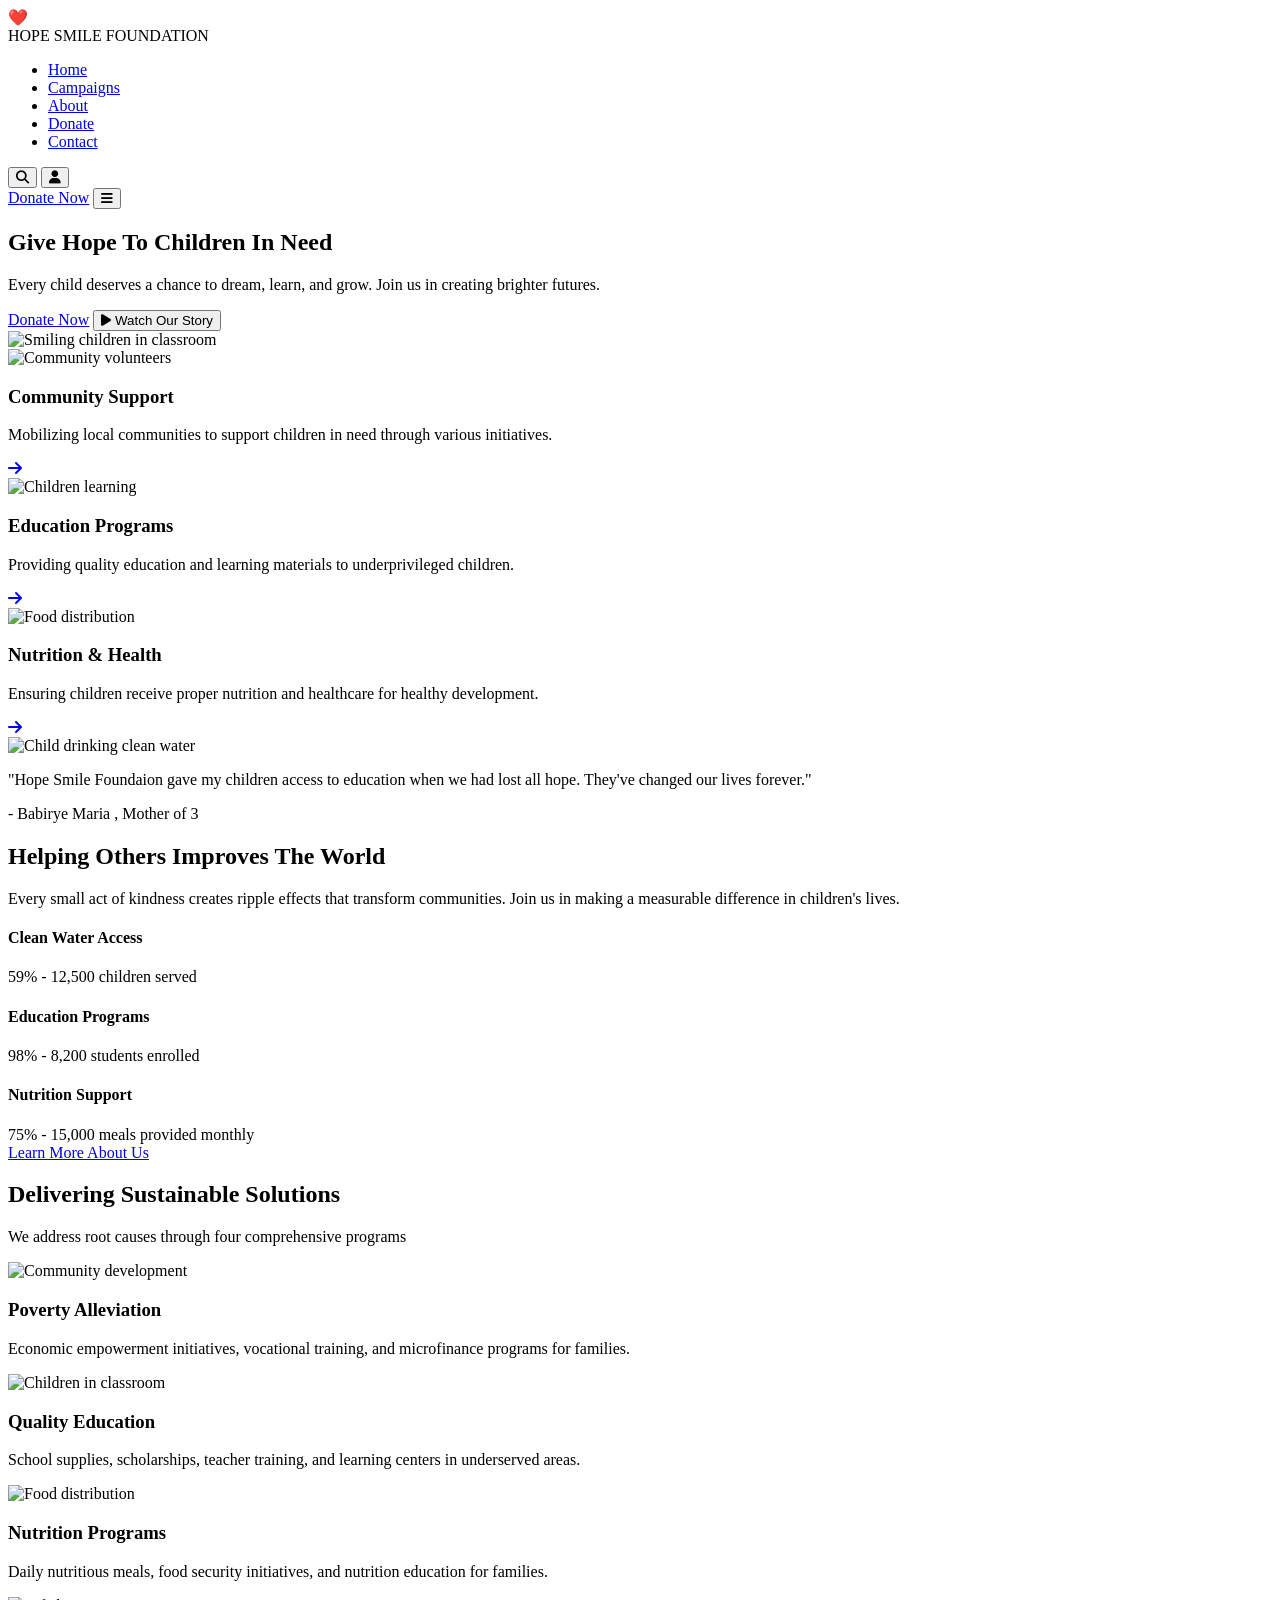
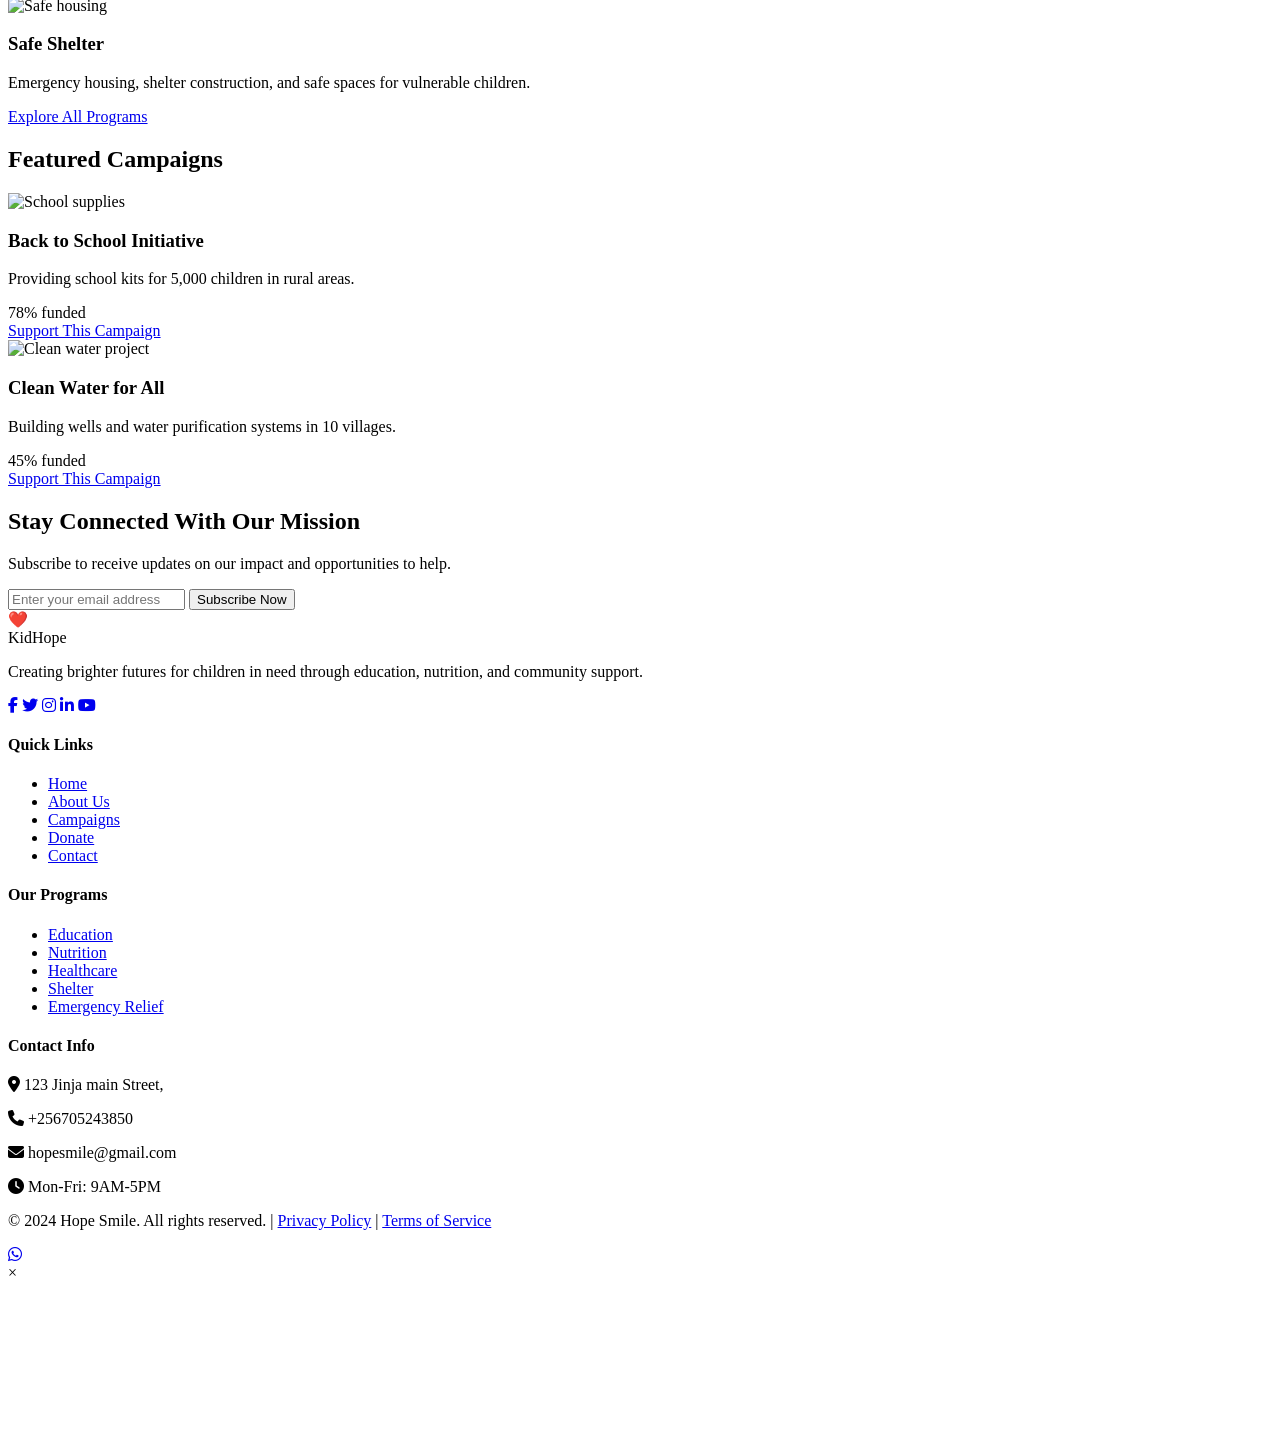
==== index.html @ 7cd72a63 "first commit" ====
<!DOCTYPE html>
<html lang="en">

<head>
    <meta charset="UTF-8">
    <meta name="viewport" content="width=device-width, initial-scale=1.0">
    <title>Hope Smile Foundation - Charity Organisation</title>
    <!-- Single CSS file for now -->
    <link rel="stylesheet" href="CSS/main.css">
    <!-- Fonts -->
    <link
        href="https://fonts.googleapis.com/css2?family=Playfair+Display:wght@700&family=Inter:wght@400;500;600&display=swap"
        rel="stylesheet">
    <!-- Font Awesome -->
    <link rel="stylesheet" href="https://cdnjs.cloudflare.com/ajax/libs/font-awesome/6.4.0/css/all.min.css">
</head>

<body>
    <!-- Loading Screen -->
    <div class="loading-screen">
        <div class="loading-spinner"></div>
    </div>

    <!-- Header -->
    <header class="main-header">
        <div class="container">
            <div class="logo">
                <div class="logo-icon">❤️</div>
                <span>HOPE SMILE FOUNDATION</span>
            </div>
            <nav class="main-nav">
                <ul>
                    <li><a href="index.html" class="active">Home</a></li>
                    <li><a href="campaigns.html">Campaigns</a></li>
                    <li><a href="about.html">About</a></li>
                    <li><a href="donate.html">Donate</a></li>
                    <li><a href="contact.html">Contact</a></li>
                </ul>
                <div class="nav-icons">
                    <button class="search-btn"><i class="fas fa-search"></i></button>
                    <button class="profile-btn"><i class="fas fa-user"></i></button>
                </div>
            </nav>
            <a href="donate.html" class="donate-btn primary-cta">Donate Now</a>
            <button class="mobile-menu-toggle"><i class="fas fa-bars"></i></button>
        </div>
    </header>

    <!-- Hero Section -->
    <section class="hero">
        <div class="hero-left">
            <!-- <span class="label">Non-profit Charity</span> -->
            <h1>Give Hope To Children In Need</h1>
            <p>Every child deserves a chance to dream, learn, and grow. Join us in creating brighter futures.</p>
            <div class="hero-cta">
                <a href="donate.html" class="primary-cta">Donate Now</a>
                <button class="secondary-cta video-btn">
                    <i class="fas fa-play"></i> Watch Our Story
                </button>
            </div>
        </div>
        <div class="hero-right">
            <div class="hero-image">
                <img src="https://images.unsplash.com/photo-1532629345422-7515f3d16bb6?ixlib=rb-4.0.3&ixid=M3wxMjA3fDB8MHxwaG90by1wYWdlfHx8fGVufDB8fHx8fA%3D%3D&auto=format&fit=crop&w=1470&q=80"
                    alt="Smiling children in classroom">
                <div class="yellow-decoration"></div>
            </div>
        </div>
    </section>

    <!-- Feature Cards -->
    <section class="feature-cards">
        <div class="container">
            <div class="card">
                <div class="card-image">
                    <img src="https://images.unsplash.com/photo-1557426272-fc759fdf7a8d?ixlib=rb-4.0.3&ixid=M3wxMjA3fDB8MHxwaG90by1wYWdlfHx8fGVufDB8fHx8fA%3D%3D&auto=format&fit=crop&w=1470&q=80"
                        alt="Community volunteers">
                </div>
                <h3>Community Support</h3>
                <p>Mobilizing local communities to support children in need through various initiatives.</p>
                <a href="#" class="card-link"><i class="fas fa-arrow-right"></i></a>
            </div>
            <div class="card">
                <div class="card-image">
                    <img src="https://images.unsplash.com/photo-1523580494863-6f3031224c94?ixlib=rb-4.0.3&ixid=M3wxMjA3fDB8MHxwaG90by1wYWdlfHx8fGVufDB8fHx8fA%3D%3D&auto=format&fit=crop&w=1470&q=80"
                        alt="Children learning">
                </div>
                <h3>Education Programs</h3>
                <p>Providing quality education and learning materials to underprivileged children.</p>
                <a href="#" class="card-link"><i class="fas fa-arrow-right"></i></a>
            </div>
            <div class="card">
                <div class="card-image">
                    <img src="https://images.unsplash.com/photo-1529156069898-49953e39b3ac?ixlib=rb-4.0.3&ixid=M3wxMjA3fDB8MHxwaG90by1wYWdlfHx8fGVufDB8fHx8fA%3D%3D&auto=format&fit=crop&w=1332&q=80"
                        alt="Food distribution">
                </div>
                <h3>Nutrition & Health</h3>
                <p>Ensuring children receive proper nutrition and healthcare for healthy development.</p>
                <a href="#" class="card-link"><i class="fas fa-arrow-right"></i></a>
            </div>
        </div>
    </section>

    <!-- Partners -->
    <!-- <section class="partners">
        <div class="container">
            <h2>Our Trusted Partners</h2>
            <div class="partner-logos">
                <img src="https://images.unsplash.com/photo-1614680376573-df3480f0c6ff?ixlib=rb-4.0.3&ixid=M3wxMjA3fDB8MHxwaG90by1wYWdlfHx8fGVufDB8fHx8fA%3D%3D&auto=format&fit=crop&w=1074&q=80"
                    alt="UNICEF">
                <img src="https://images.unsplash.com/photo-1560472354-b33ff0c44a43?ixlib=rb-4.0.3&ixid=M3wxMjA3fDB8MHxwaG90by1wYWdlfHx8fGVufDB8fHx8fA%3D%3D&auto=format&fit=crop&w=1100&q=80"
                    alt="Red Cross">
                <img src="https://images.unsplash.com/photo-1573804633927-bfcbcd909acd?ixlib=rb-4.0.3&ixid=M3wxMjA3fDB8MHxwaG90by1wYWdlfHx8fGVufDB8fHx8fA%3D%3D&auto=format&fit=crop&w=1127&q=80"
                    alt="WHO">
                <img src="https://images.unsplash.com/photo-1551836026-d5c2c5af78e4?ixlib=rb-4.0.3&ixid=M3wxMjA3fDB8MHxwaG90by1wYWdlfHx8fGVufDB8fHx8fA%3D%3D&auto=format&fit=crop&w=1170&q=80"
                    alt="Save the Children">
                <img src="https://images.unsplash.com/photo-1560264280-88b68371db39?ixlib=rb-4.0.3&ixid=M3wxMjA3fDB8MHxwaG90by1wYWdlfHx8fGVufDB8fHx8fA%3D%3D&auto=format&fit=crop&w=1170&q=80"
                    alt="World Vision">
            </div>
        </div>
    </section> -->

    <!-- Impact Section -->
    <section class="impact">
        <div class="container">
            <div class="impact-left">
                <img src="https://images.unsplash.com/photo-1558618666-fcd25c85cd64?ixlib=rb-4.0.3&ixid=M3wxMjA3fDB8MHxwaG90by1wYWdlfHx8fGVufDB8fHx8fA%3D%3D&auto=format&fit=crop&w=1074&q=80"
                    alt="Child drinking clean water">
                <div class="testimonial-card">
                    <p>"Hope Smile Foundaion gave my children access to education when we had lost all hope. They've
                        changed our
                        lives forever."</p>
                    <span class="author">- Babirye Maria , Mother of 3</span>
                </div>
            </div>
            <div class="impact-right">
                <h2>Helping Others Improves The World</h2>
                <p>Every small act of kindness creates ripple effects that transform communities. Join us in making a
                    measurable difference in children's lives.</p>
                <div class="progress-container">
                    <div class="progress-item">
                        <h4>Clean Water Access</h4>
                        <div class="progress-bar">
                            <div class="progress-fill" data-percentage="59"></div>
                        </div>
                        <span class="percentage">59% - 12,500 children served</span>
                    </div>
                    <div class="progress-item">
                        <h4>Education Programs</h4>
                        <div class="progress-bar">
                            <div class="progress-fill" data-percentage="98"></div>
                        </div>
                        <span class="percentage">98% - 8,200 students enrolled</span>
                    </div>
                    <div class="progress-item">
                        <h4>Nutrition Support</h4>
                        <div class="progress-bar">
                            <div class="progress-fill" data-percentage="75"></div>
                        </div>
                        <span class="percentage">75% - 15,000 meals provided monthly</span>
                    </div>
                </div>
                <a href="about.html" class="cta-btn">Learn More About Us</a>
            </div>
        </div>
    </section>

    <!-- Solutions Section -->
    <section class="solutions">
        <div class="container">
            <div class="solutions-header">
                <h2>Delivering Sustainable Solutions</h2>
                <p>We address root causes through four comprehensive programs</p>
            </div>
            <div class="solution-cards">
                <div class="solution-card">
                    <img src="https://images.unsplash.com/photo-1548013146-72479768bada?ixlib=rb-4.0.3&ixid=M3wxMjA3fDB8MHxwaG90by1wYWdlfHx8fGVufDB8fHx8fA%3D%3D&auto=format&fit=crop&w=1170&q=80"
                        alt="Community development">
                    <h3>Poverty Alleviation</h3>
                    <p>Economic empowerment initiatives, vocational training, and microfinance programs for families.
                    </p>
                </div>
                <div class="solution-card">
                    <img src="https://images.unsplash.com/photo-1503676260728-1c00da094a0b?ixlib=rb-4.0.3&ixid=M3wxMjA3fDB8MHxwaG90by1wYWdlfHx8fGVufDB8fHx8fA%3D%3D&auto=format&fit=crop&w=1122&q=80"
                        alt="Children in classroom">
                    <h3>Quality Education</h3>
                    <p>School supplies, scholarships, teacher training, and learning centers in underserved areas.</p>
                </div>
                <div class="solution-card">
                    <img src="https://images.unsplash.com/photo-1512621776951-a57141f2eefd?ixlib=rb-4.0.3&ixid=M3wxMjA3fDB8MHxwaG90by1wYWdlfHx8fGVufDB8fHx8fA%3D%3D&auto=format&fit=crop&w=1170&q=80"
                        alt="Food distribution">
                    <h3>Nutrition Programs</h3>
                    <p>Daily nutritious meals, food security initiatives, and nutrition education for families.</p>
                </div>
                <div class="solution-card">
                    <img src="https://images.unsplash.com/photo-1560448204-e02f11c3d0e2?ixlib=rb-4.0.3&ixid=M3wxMjA3fDB8MHxwaG90by1wYWdlfHx8fGVufDB8fHx8fA%3D%3D&auto=format&fit=crop&w=1170&q=80"
                        alt="Safe housing">
                    <h3>Safe Shelter</h3>
                    <p>Emergency housing, shelter construction, and safe spaces for vulnerable children.</p>
                </div>
            </div>
            <a href="campaigns.html" class="explore-btn">Explore All Programs</a>
        </div>
    </section>

    <!-- Campaigns Preview -->
    <section class="campaigns-preview">
        <div class="container">
            <h2>Featured Campaigns</h2>
            <div class="campaigns-grid">
                <div class="campaign-card">
                    <img src="https://images.unsplash.com/photo-1532012197267-da84d127e765?ixlib=rb-4.0.3&ixid=M3wxMjA3fDB8MHxwaG90by1wYWdlfHx8fGVufDB8fHx8fA%3D%3D&auto=format&fit=crop&w=1074&q=80"
                        alt="School supplies">
                    <h3>Back to School Initiative</h3>
                    <p>Providing school kits for 5,000 children in rural areas.</p>
                    <div class="campaign-progress">
                        <div class="progress-bar">
                            <div class="progress-fill" data-percentage="78"></div>
                        </div>
                        <span>78% funded</span>
                    </div>
                    <a href="campaigns.html" class="campaign-btn">Support This Campaign</a>
                </div>
                <div class="campaign-card">
                    <img src="https://images.unsplash.com/photo-1577896851231-70ef18881754?ixlib=rb-4.0.3&ixid=M3wxMjA3fDB8MHxwaG90by1wYWdlfHx8fGVufDB8fHx8fA%3D%3D&auto=format&fit=crop&w=1170&q=80"
                        alt="Clean water project">
                    <h3>Clean Water for All</h3>
                    <p>Building wells and water purification systems in 10 villages.</p>
                    <div class="campaign-progress">
                        <div class="progress-bar">
                            <div class="progress-fill" data-percentage="45"></div>
                        </div>
                        <span>45% funded</span>
                    </div>
                    <a href="campaigns.html" class="campaign-btn">Support This Campaign</a>
                </div>
            </div>
        </div>
    </section>

    <!-- Newsletter -->
    <section class="newsletter">
        <div class="container">
            <h2>Stay Connected With Our Mission</h2>
            <p>Subscribe to receive updates on our impact and opportunities to help.</p>
            <form id="newsletter-form" class="newsletter-form">
                <input type="email" placeholder="Enter your email address" required>
                <button type="submit">Subscribe Now</button>
            </form>
        </div>
    </section>

    <!-- Footer -->
    <footer class="main-footer">
        <div class="container">
            <div class="footer-grid">
                <div class="footer-col">
                    <div class="logo">
                        <div class="logo-icon">❤️</div>
                        <span>KidHope</span>
                    </div>
                    <p>Creating brighter futures for children in need through education, nutrition, and community
                        support.</p>
                    <div class="social-icons">
                        <a href="#"><i class="fab fa-facebook-f"></i></a>
                        <a href="#"><i class="fab fa-twitter"></i></a>
                        <a href="#"><i class="fab fa-instagram"></i></a>
                        <a href="#"><i class="fab fa-linkedin-in"></i></a>
                        <a href="#"><i class="fab fa-youtube"></i></a>
                    </div>
                </div>
                <div class="footer-col">
                    <h4>Quick Links</h4>
                    <ul>
                        <li><a href="index.html">Home</a></li>
                        <li><a href="about.html">About Us</a></li>
                        <li><a href="campaigns.html">Campaigns</a></li>
                        <li><a href="donate.html">Donate</a></li>
                        <li><a href="contact.html">Contact</a></li>
                    </ul>
                </div>
                <div class="footer-col">
                    <h4>Our Programs</h4>
                    <ul>
                        <li><a href="#">Education</a></li>
                        <li><a href="#">Nutrition</a></li>
                        <li><a href="#">Healthcare</a></li>
                        <li><a href="#">Shelter</a></li>
                        <li><a href="#">Emergency Relief</a></li>
                    </ul>
                </div>
                <div class="footer-col">
                    <h4>Contact Info</h4>
                    <p><i class="fas fa-map-marker-alt"></i> 123 Jinja main Street,</p>
                    <p><i class="fas fa-phone"></i> +256705243850</p>
                    <p><i class="fas fa-envelope"></i> hopesmile@gmail.com</p>
                    <p><i class="fas fa-clock"></i> Mon-Fri: 9AM-5PM</p>
                </div>
            </div>
            <div class="footer-bottom">
                <p>&copy; 2024 Hope Smile. All rights reserved. | <a href="#">Privacy Policy</a> | <a href="#">Terms of
                        Service</a></p>
            </div>
        </div>
    </footer>

    <!-- Floating WhatsApp Button -->
    <div class="whatsapp-floating">
        <a href="https://wa.me/705243850" target="_blank">
            <i class="fab fa-whatsapp"></i>
        </a>
    </div>

    <!-- Video Modal -->
    <div id="videoModal" class="modal">
        <div class="modal-content">
            <span class="modal-close">&times;</span>
            <div class="video-container">
                <iframe src="https://www.youtube.com/embed/dQw4w9WgXcQ" title="Our Story" frameborder="0"
                    allowfullscreen></iframe>
            </div>
        </div>
    </div>

    <!-- Basic JavaScript -->
    <script>
        // Remove loading screen after page loads
        window.addEventListener('load', function () {
            const loadingScreen = document.querySelector('.loading-screen');
            if (loadingScreen) {
                loadingScreen.style.display = 'none';
            }

            // Animate progress bars
            const progressFills = document.querySelectorAll('.progress-fill');
            progressFills.forEach(fill => {
                const percentage = fill.getAttribute('data-percentage');
                fill.style.width = `${percentage}%`;
            });

            // Mobile menu toggle
            const mobileToggle = document.querySelector('.mobile-menu-toggle');
            const mainNav = document.querySelector('.main-nav');

            if (mobileToggle && mainNav) {
                mobileToggle.addEventListener('click', function () {
                    mainNav.classList.toggle('active');
                });
            }

            // Video modal
            const videoBtn = document.querySelector('.video-btn');
            const videoModal = document.getElementById('videoModal');
            const modalClose = document.querySelector('.modal-close');

            if (videoBtn && videoModal && modalClose) {
                videoBtn.addEventListener('click', function () {
                    videoModal.style.display = 'flex';
                });

                modalClose.addEventListener('click', function () {
                    videoModal.style.display = 'none';
                });

                // Close modal when clicking outside
                videoModal.addEventListener('click', function (e) {
                    if (e.target === videoModal) {
                        videoModal.style.display = 'none';
                    }
                });
            }
        });
    </script>
</body>

</html>
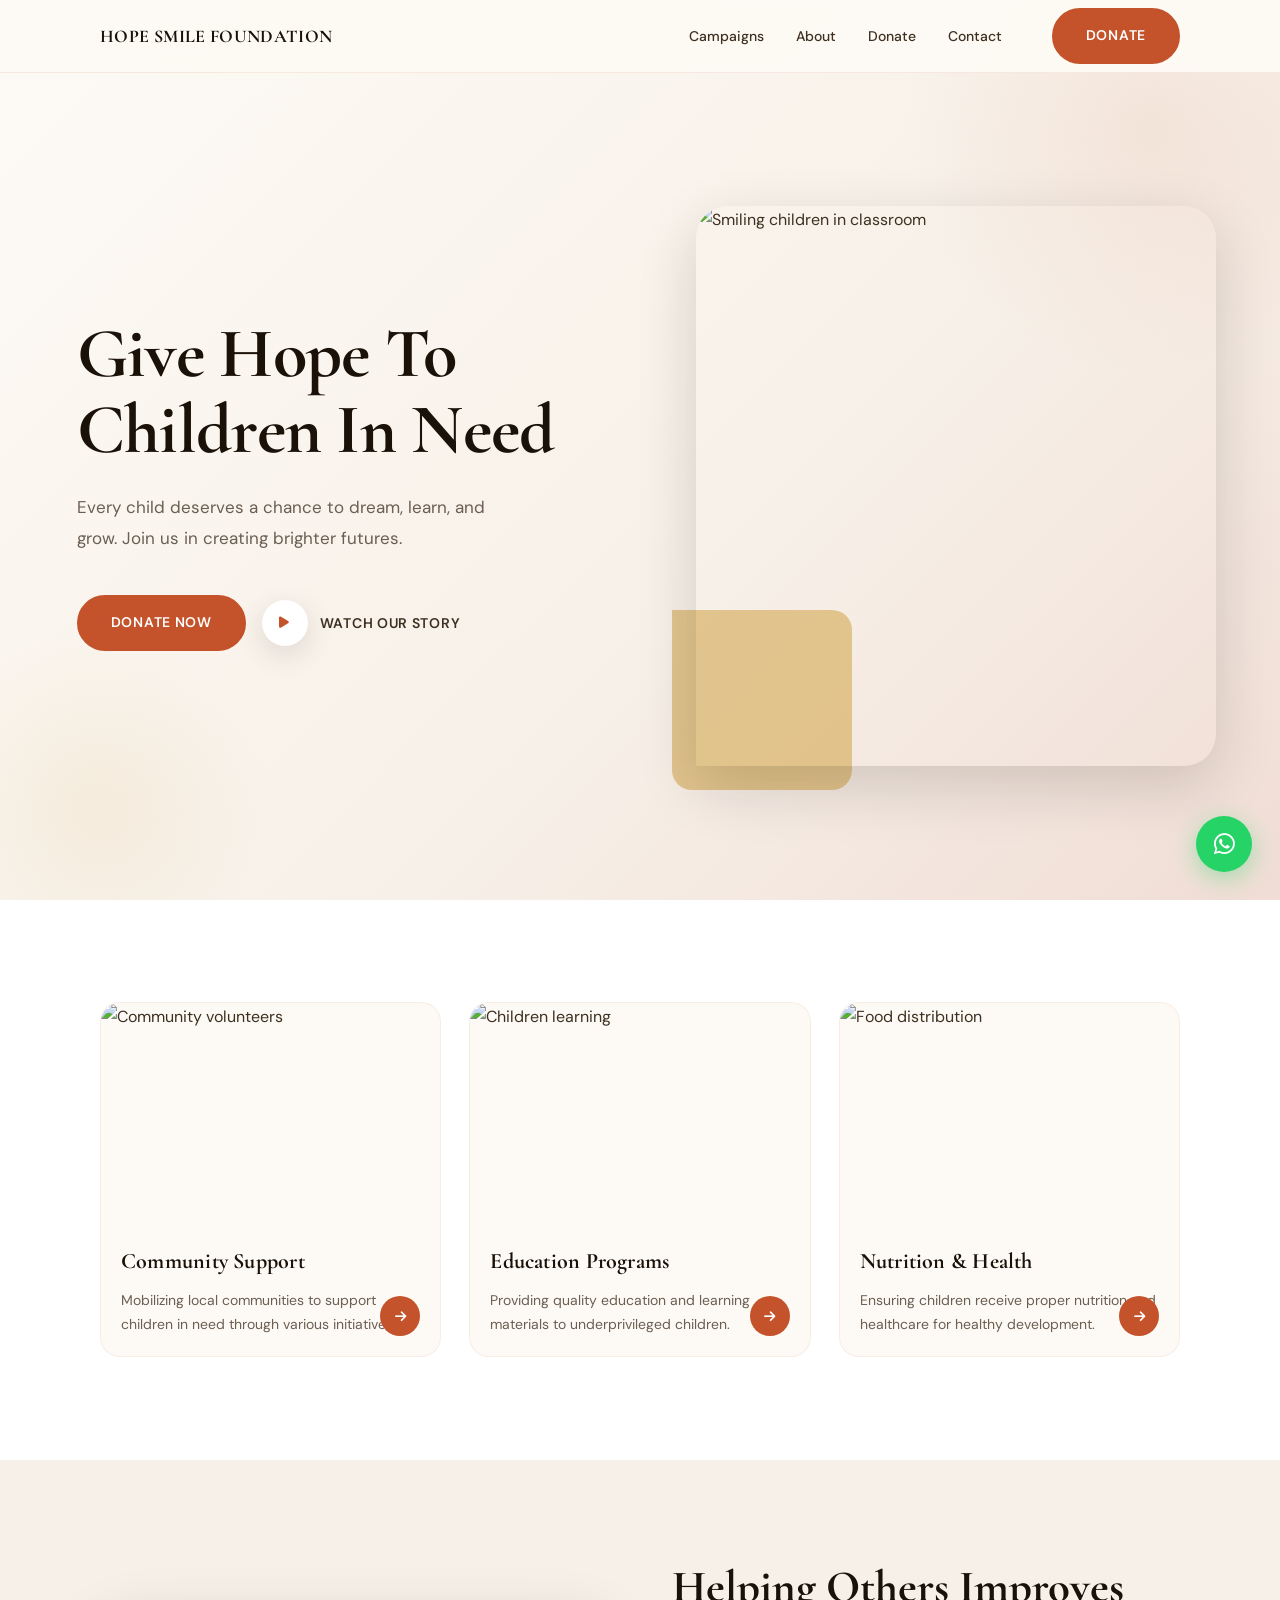
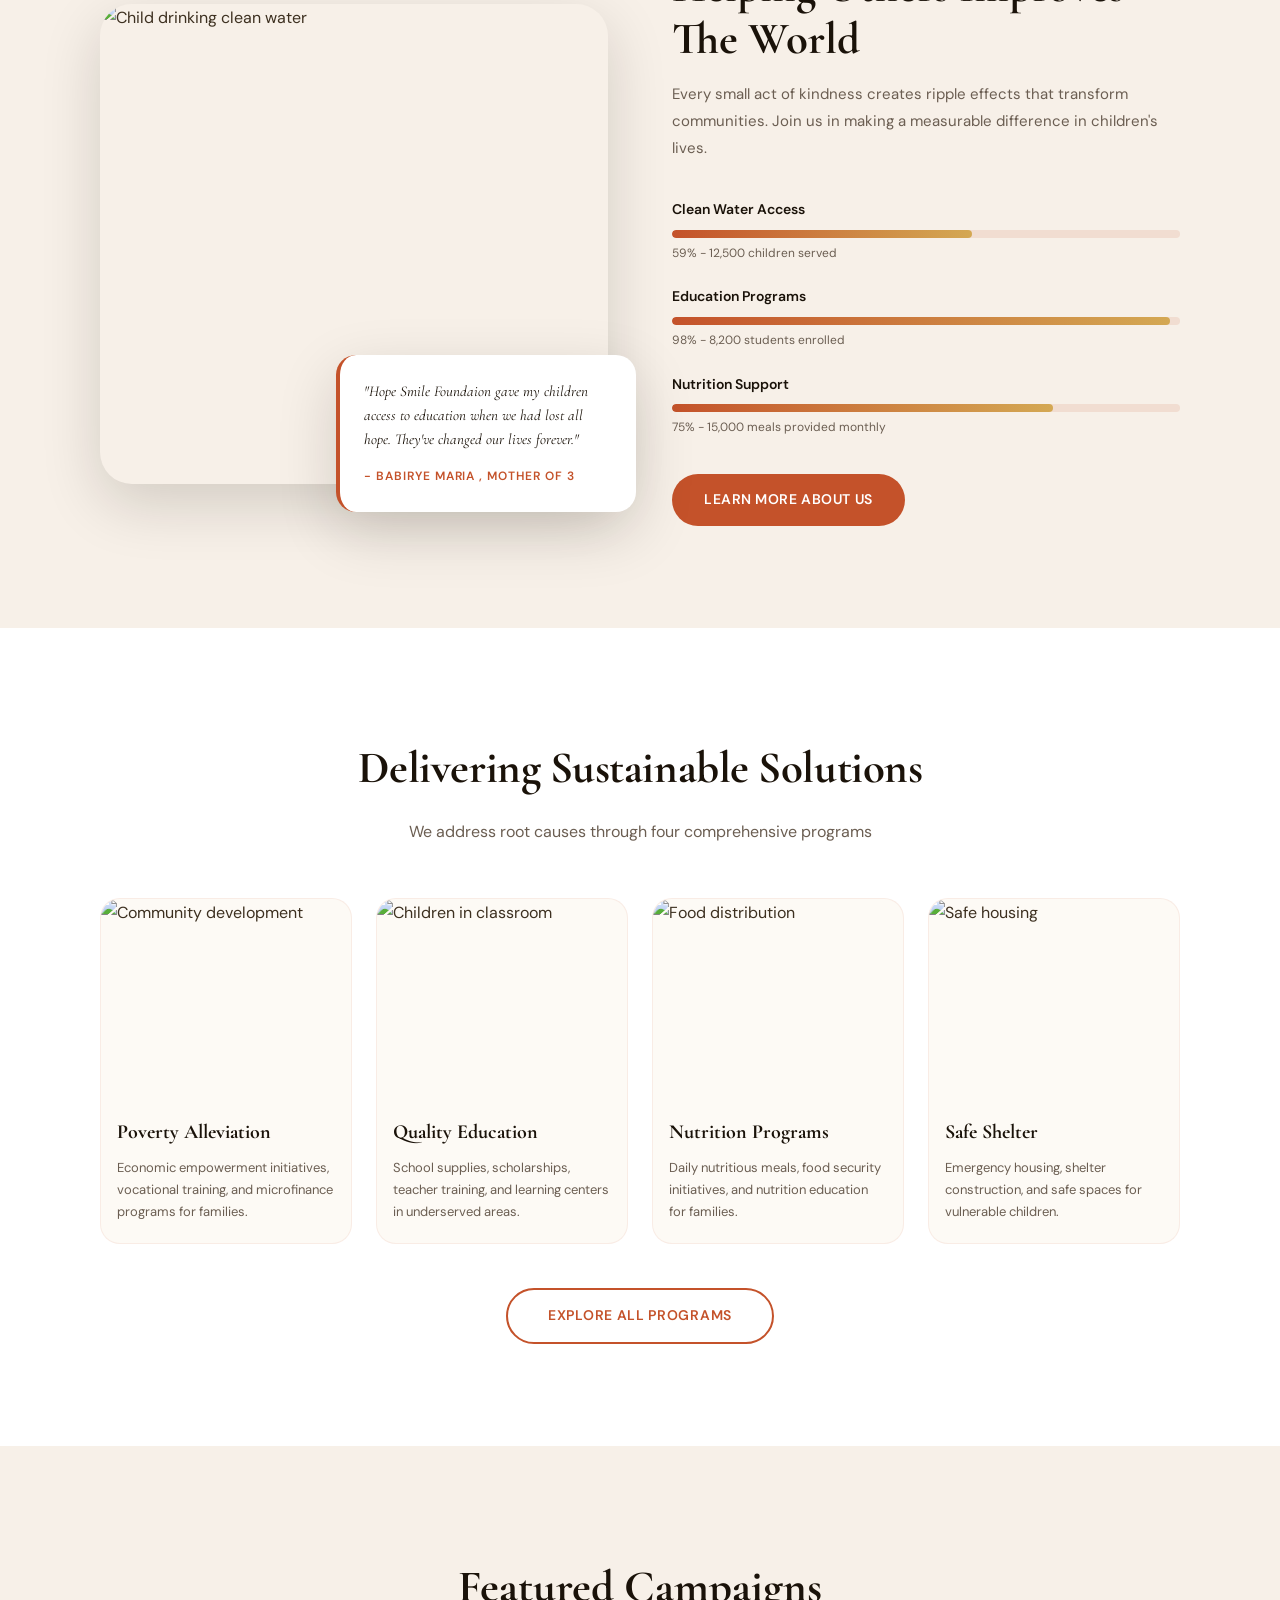
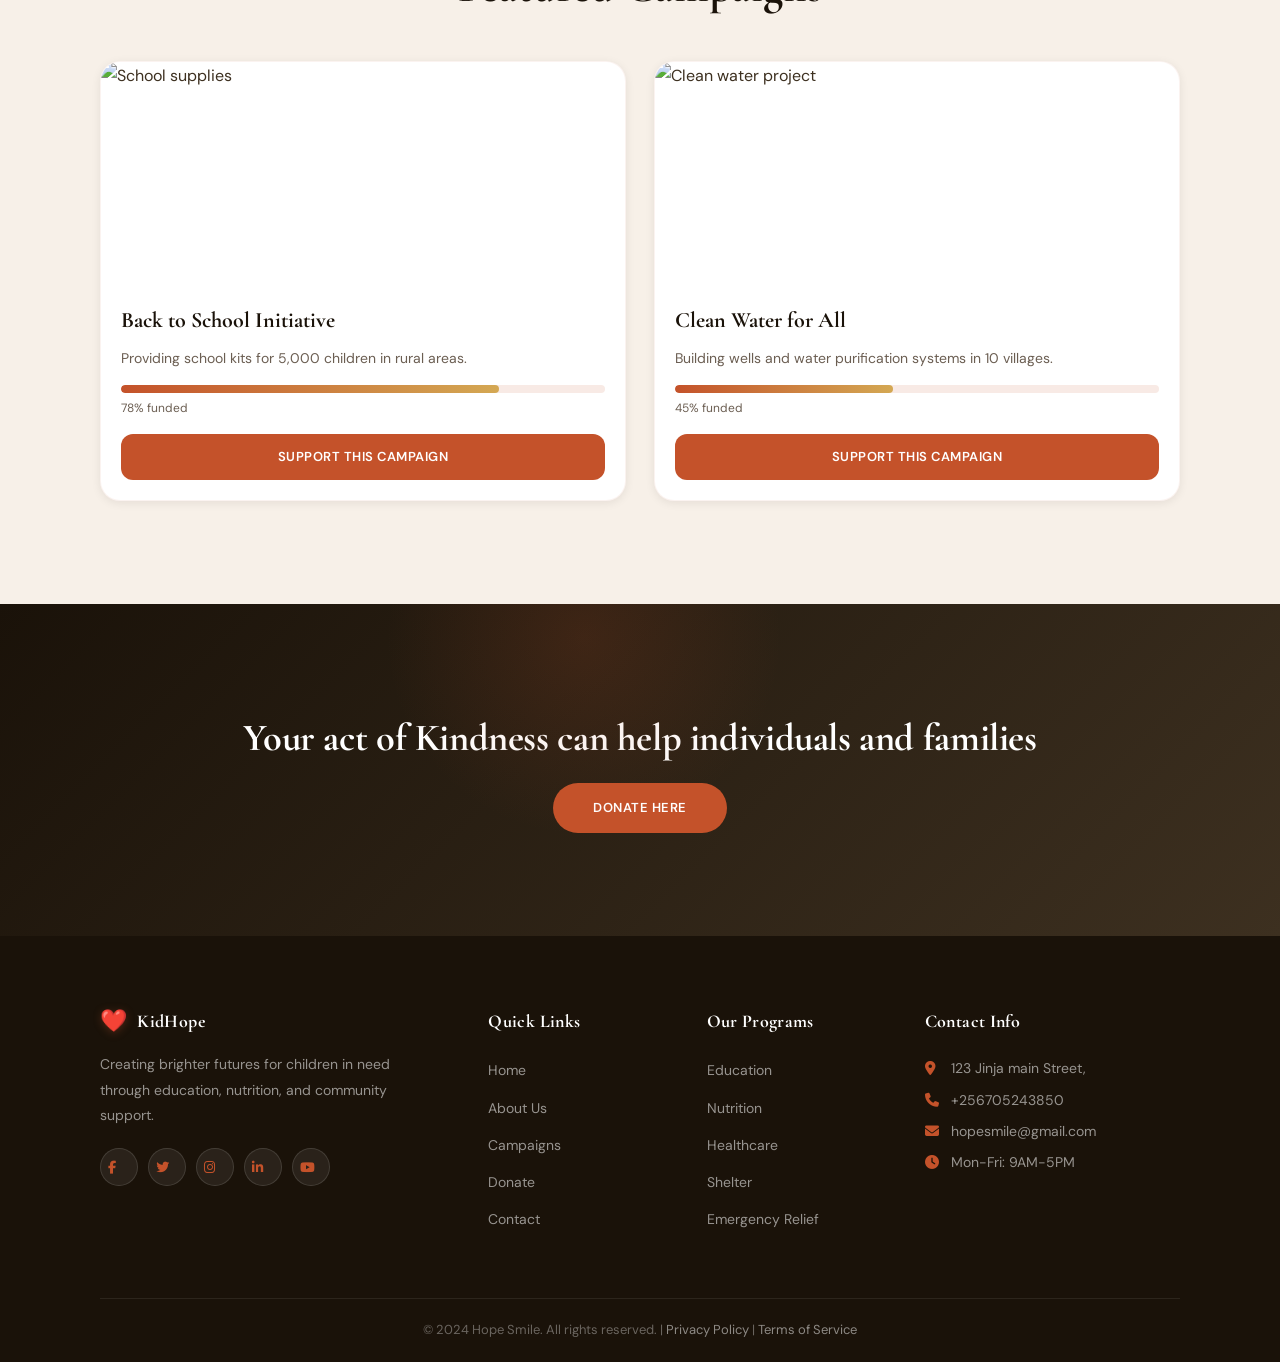
==== commit c698e5ae: "udone and commited again" ====
--- a/index.html
+++ b/index.html
@@ -7,6 +7,7 @@
     <title>Hope Smile Foundation - Charity Organisation</title>
     <!-- Single CSS file for now -->
     <link rel="stylesheet" href="CSS/main.css">
+    <link rel="stylesheet" href="CSS/heade.css">
     <!-- Fonts -->
     <link
         href="https://fonts.googleapis.com/css2?family=Playfair+Display:wght@700&family=Inter:wght@400;500;600&display=swap"
@@ -25,23 +26,20 @@
     <header class="main-header">
         <div class="container">
             <div class="logo">
-                <div class="logo-icon">❤️</div>
+                
                 <span>HOPE SMILE FOUNDATION</span>
             </div>
             <nav class="main-nav">
                 <ul>
-                    <li><a href="index.html" class="active">Home</a></li>
+                    
                     <li><a href="campaigns.html">Campaigns</a></li>
                     <li><a href="about.html">About</a></li>
                     <li><a href="donate.html">Donate</a></li>
                     <li><a href="contact.html">Contact</a></li>
                 </ul>
-                <div class="nav-icons">
-                    <button class="search-btn"><i class="fas fa-search"></i></button>
-                    <button class="profile-btn"><i class="fas fa-user"></i></button>
-                </div>
+                
             </nav>
-            <a href="donate.html" class="donate-btn primary-cta">Donate Now</a>
+            <a href="donate.html" class="donate-btn primary-cta">Donate</a>
             <button class="mobile-menu-toggle"><i class="fas fa-bars"></i></button>
         </div>
     </header>
@@ -54,8 +52,11 @@
             <p>Every child deserves a chance to dream, learn, and grow. Join us in creating brighter futures.</p>
             <div class="hero-cta">
                 <a href="donate.html" class="primary-cta">Donate Now</a>
-                <button class="secondary-cta video-btn">
-                    <i class="fas fa-play"></i> Watch Our Story
+
+                <button class="secondary-cta video-btn" data-video="https://www.youtube.com/embed/mEbvb-cYGkA">
+
+                    <i class="fas fa-play"></i>
+                    <span>Watch Our Story</span>
                 </button>
             </div>
         </div>
@@ -73,7 +74,9 @@
         <div class="container">
             <div class="card">
                 <div class="card-image">
-                    <img src="https://images.unsplash.com/photo-1557426272-fc759fdf7a8d?ixlib=rb-4.0.3&ixid=M3wxMjA3fDB8MHxwaG90by1wYWdlfHx8fGVufDB8fHx8fA%3D%3D&auto=format&fit=crop&w=1470&q=80"
+                    <!-- <img src="https://images.unsplash.com/photo-1557426272-fc759fdf7a8d?ixlib=rb-4.0.3&ixid=M3wxMjA3fDB8MHxwaG90by1wYWdlfHx8fGVufDB8fHx8fA%3D%3D&auto=format&fit=crop&w=1470&q=80"
+                        alt="Community volunteers"> -->
+                    <img src="https://res.cloudinary.com/dupeojmpy/image/upload/v1776938818/THE_TRUE_ESSENCE_OF_CHRISTMAS__As_we_celebrate_the_most_wonderful_time_of_the_year_let_s_remember_what_truly_matters___Love__Sharing_kindness_com_3_mohfk0_nxlj59.jpg"
                         alt="Community volunteers">
                 </div>
                 <h3>Community Support</h3>
@@ -82,7 +85,9 @@
             </div>
             <div class="card">
                 <div class="card-image">
-                    <img src="https://images.unsplash.com/photo-1523580494863-6f3031224c94?ixlib=rb-4.0.3&ixid=M3wxMjA3fDB8MHxwaG90by1wYWdlfHx8fGVufDB8fHx8fA%3D%3D&auto=format&fit=crop&w=1470&q=80"
+                    <!-- <img src="https://images.unsplash.com/photo-1523580494863-6f3031224c94?ixlib=rb-4.0.3&ixid=M3wxMjA3fDB8MHxwaG90by1wYWdlfHx8fGVufDB8fHx8fA%3D%3D&auto=format&fit=crop&w=1470&q=80"
+                        alt="Children learning"> -->
+                    <img src="https://res.cloudinary.com/dupeojmpy/image/upload/v1776932208/EDUCATION1_zenmet_pghqbu.jpg"
                         alt="Children learning">
                 </div>
                 <h3>Education Programs</h3>
@@ -91,8 +96,11 @@
             </div>
             <div class="card">
                 <div class="card-image">
-                    <img src="https://images.unsplash.com/photo-1529156069898-49953e39b3ac?ixlib=rb-4.0.3&ixid=M3wxMjA3fDB8MHxwaG90by1wYWdlfHx8fGVufDB8fHx8fA%3D%3D&auto=format&fit=crop&w=1332&q=80"
+                    <!-- <img src="https://images.unsplash.com/photo-1529156069898-49953e39b3ac?ixlib=rb-4.0.3&ixid=M3wxMjA3fDB8MHxwaG90by1wYWdlfHx8fGVufDB8fHx8fA%3D%3D&auto=format&fit=crop&w=1332&q=80"
+                        alt="Food distribution">  -->
+                    <img src="https://res.cloudinary.com/dupeojmpy/image/upload/v1776934498/download_16_gvq351_m0zw4f.jpg"
                         alt="Food distribution">
+
                 </div>
                 <h3>Nutrition & Health</h3>
                 <p>Ensuring children receive proper nutrition and healthcare for healthy development.</p>
@@ -124,7 +132,9 @@
     <section class="impact">
         <div class="container">
             <div class="impact-left">
-                <img src="https://images.unsplash.com/photo-1558618666-fcd25c85cd64?ixlib=rb-4.0.3&ixid=M3wxMjA3fDB8MHxwaG90by1wYWdlfHx8fGVufDB8fHx8fA%3D%3D&auto=format&fit=crop&w=1074&q=80"
+                <!-- <img src="https://images.unsplash.com/photo-1558618666-fcd25c85cd64?ixlib=rb-4.0.3&ixid=M3wxMjA3fDB8MHxwaG90by1wYWdlfHx8fGVufDB8fHx8fA%3D%3D&auto=format&fit=crop&w=1074&q=80"
+                    alt="Child drinking clean water"> -->
+                <img src="https://res.cloudinary.com/dupeojmpy/image/upload/v1776927946/HELPINGOTHERS_SECTION_auiv1g.jpg"
                     alt="Child drinking clean water">
                 <div class="testimonial-card">
                     <p>"Hope Smile Foundaion gave my children access to education when we had lost all hope. They've
@@ -181,7 +191,9 @@
                     </p>
                 </div>
                 <div class="solution-card">
-                    <img src="https://images.unsplash.com/photo-1503676260728-1c00da094a0b?ixlib=rb-4.0.3&ixid=M3wxMjA3fDB8MHxwaG90by1wYWdlfHx8fGVufDB8fHx8fA%3D%3D&auto=format&fit=crop&w=1122&q=80"
+                    <!-- <img src="https://images.unsplash.com/photo-1503676260728-1c00da094a0b?ixlib=rb-4.0.3&ixid=M3wxMjA3fDB8MHxwaG90by1wYWdlfHx8fGVufDB8fHx8fA%3D%3D&auto=format&fit=crop&w=1122&q=80"
+                        alt="Children in classroom"> -->
+                    <img src="https://res.cloudinary.com/dupeojmpy/image/upload/v1776932208/EDUCATION1_zenmet_pghqbu.jpg"
                         alt="Children in classroom">
                     <h3>Quality Education</h3>
                     <p>School supplies, scholarships, teacher training, and learning centers in underserved areas.</p>
@@ -222,7 +234,9 @@
                     <a href="campaigns.html" class="campaign-btn">Support This Campaign</a>
                 </div>
                 <div class="campaign-card">
-                    <img src="https://images.unsplash.com/photo-1577896851231-70ef18881754?ixlib=rb-4.0.3&ixid=M3wxMjA3fDB8MHxwaG90by1wYWdlfHx8fGVufDB8fHx8fA%3D%3D&auto=format&fit=crop&w=1170&q=80"
+                    <!-- <img src="https://images.unsplash.com/photo-1577896851231-70ef18881754?ixlib=rb-4.0.3&ixid=M3wxMjA3fDB8MHxwaG90by1wYWdlfHx8fGVufDB8fHx8fA%3D%3D&auto=format&fit=crop&w=1170&q=80"
+                        alt="Clean water project"> -->
+                    <img src="https://res.cloudinary.com/dupeojmpy/image/upload/v1776929440/CLEANWATFORALL_po4xkz_khcnrp.jpg"
                         alt="Clean water project">
                     <h3>Clean Water for All</h3>
                     <p>Building wells and water purification systems in 10 villages.</p>
@@ -241,12 +255,13 @@
     <!-- Newsletter -->
     <section class="newsletter">
         <div class="container">
-            <h2>Stay Connected With Our Mission</h2>
-            <p>Subscribe to receive updates on our impact and opportunities to help.</p>
-            <form id="newsletter-form" class="newsletter-form">
-                <input type="email" placeholder="Enter your email address" required>
-                <button type="submit">Subscribe Now</button>
-            </form>
+            <h2>Your act of Kindness can help individuals and families</h2>
+            
+            <a href="donate.html" class="campaign-btn">donate here</a>
+             
+               
+            
+            
         </div>
     </section>
 
@@ -311,12 +326,12 @@
         </a>
     </div>
 
-    <!-- Video Modal -->
+    <!-- Video Modal (single, authoritative instance) -->
     <div id="videoModal" class="modal">
         <div class="modal-content">
             <span class="modal-close">&times;</span>
             <div class="video-container">
-                <iframe src="https://www.youtube.com/embed/dQw4w9WgXcQ" title="Our Story" frameborder="0"
+                <iframe id="videoFrame" src="" title="Our Story" frameborder="0" allow="autoplay; encrypted-media"
                     allowfullscreen></iframe>
             </div>
         </div>
@@ -324,8 +339,8 @@
 
     <!-- Basic JavaScript -->
     <script>
-        // Remove loading screen after page loads
         window.addEventListener('load', function () {
+            // Remove loading screen
             const loadingScreen = document.querySelector('.loading-screen');
             if (loadingScreen) {
                 loadingScreen.style.display = 'none';
@@ -341,7 +356,6 @@
             // Mobile menu toggle
             const mobileToggle = document.querySelector('.mobile-menu-toggle');
             const mainNav = document.querySelector('.main-nav');
-
             if (mobileToggle && mainNav) {
                 mobileToggle.addEventListener('click', function () {
                     mainNav.classList.toggle('active');
@@ -349,26 +363,41 @@
             }
 
             // Video modal
-            const videoBtn = document.querySelector('.video-btn');
+            const videoBtns = document.querySelectorAll('.video-btn');
             const videoModal = document.getElementById('videoModal');
-            const modalClose = document.querySelector('.modal-close');
-
-            if (videoBtn && videoModal && modalClose) {
-                videoBtn.addEventListener('click', function () {
-                    videoModal.style.display = 'flex';
+            const modalClose = document.querySelector('#videoModal .modal-close');
+            const videoFrame = document.getElementById('videoFrame');
+
+            function openModal(videoURL) {
+                videoFrame.src = videoURL + "?autoplay=1";
+                videoModal.style.display = 'flex';
+            }
+
+            function closeModal() {
+                videoModal.style.display = 'none';
+                videoFrame.src = '';
+            }
+
+            videoBtns.forEach(btn => {
+                btn.addEventListener('click', function () {
+                    const videoURL = this.getAttribute('data-video');
+                    if (videoURL) openModal(videoURL);
                 });
-
-                modalClose.addEventListener('click', function () {
-                    videoModal.style.display = 'none';
+            });
+
+            if (modalClose) {
+                modalClose.addEventListener('click', closeModal);
+            }
+
+            if (videoModal) {
+                videoModal.addEventListener('click', function (e) {
+                    if (e.target === videoModal) closeModal();
                 });
-
-                // Close modal when clicking outside
-                videoModal.addEventListener('click', function (e) {
-                    if (e.target === videoModal) {
-                        videoModal.style.display = 'none';
-                    }
-                });
-            }
+            }
+
+            document.addEventListener('keydown', function (e) {
+                if (e.key === 'Escape') closeModal();
+            });
         });
     </script>
 </body>
--- a/CSS/main.css
+++ b/CSS/main.css
@@ -0,0 +1,1258 @@
+/* ============================================================
+   HOPE SMILE FOUNDATION — main.css
+   Premium Warm-Luxury Charity Aesthetic
+   Fonts: Cormorant Garamond (display) + DM Sans (body)
+   ============================================================ */
+
+@import url('https://fonts.googleapis.com/css2?family=Cormorant+Garamond:ital,wght@0,400;0,600;0,700;1,400;1,600&family=DM+Sans:wght@300;400;500;600&display=swap');
+
+/* ── Reset & Base ─────────────────────────────────────────── */
+*,
+*::before,
+*::after {
+    box-sizing: border-box;
+    margin: 0;
+    padding: 0;
+}
+
+:root {
+    /* Palette */
+    --clay: #C4522A;
+    --clay-dark: #9E3D1C;
+    --clay-light: #F0DDD5;
+    --gold: #D4A853;
+    --gold-light: #F5E9CC;
+    --ink: #1A1209;
+    --ink-mid: #3D3020;
+    --warm-gray: #6B5E52;
+    --sand: #F7F0E8;
+    --cream: #FDFAF5;
+    --white: #FFFFFF;
+
+    /* Typography */
+    --font-display: 'Cormorant Garamond', Georgia, serif;
+    --font-body: 'DM Sans', sans-serif;
+
+    /* Spacing */
+    --section-pad: clamp(60px, 8vw, 110px);
+    --container: 1160px;
+
+    /* Radius */
+    --r-sm: 6px;
+    --r-md: 12px;
+    --r-lg: 20px;
+    --r-xl: 32px;
+
+    /* Shadows */
+    --shadow-sm: 0 2px 10px rgba(26, 18, 9, 0.08);
+    --shadow-md: 0 8px 30px rgba(26, 18, 9, 0.12);
+    --shadow-lg: 0 20px 60px rgba(26, 18, 9, 0.16);
+    --shadow-card: 0 4px 24px rgba(196, 82, 42, 0.10);
+
+    /* Transitions */
+    --t-fast: 0.18s ease;
+    --t-med: 0.32s cubic-bezier(0.25, 0.46, 0.45, 0.94);
+    --t-slow: 0.55s cubic-bezier(0.25, 0.46, 0.45, 0.94);
+}
+
+html {
+    scroll-behavior: smooth;
+    font-size: 16px;
+}
+
+body {
+    font-family: var(--font-body);
+    background: var(--cream);
+    color: var(--ink-mid);
+    line-height: 1.7;
+    overflow-x: hidden;
+    -webkit-font-smoothing: antialiased;
+}
+
+img {
+    display: block;
+    max-width: 100%;
+}
+
+a {
+    color: inherit;
+    text-decoration: none;
+}
+
+ul {
+    list-style: none;
+}
+
+::selection {
+    background: var(--clay-light);
+    color: var(--clay-dark);
+}
+
+/* ── Scrollbar ───────────────────────────────────────────── */
+::-webkit-scrollbar {
+    width: 6px;
+}
+
+::-webkit-scrollbar-track {
+    background: var(--sand);
+}
+
+::-webkit-scrollbar-thumb {
+    background: var(--clay);
+    border-radius: 99px;
+}
+
+/* ── Container ───────────────────────────────────────────── */
+.container {
+    max-width: var(--container);
+    margin: 0 auto;
+    padding: 0 clamp(16px, 4vw, 40px);
+}
+
+/* ── Loading Screen ──────────────────────────────────────── */
+.loading-screen {
+    position: fixed;
+    inset: 0;
+    background: var(--cream);
+    display: flex;
+    align-items: center;
+    justify-content: center;
+    z-index: 9999;
+    transition: opacity 0.5s ease, visibility 0.5s ease;
+}
+
+.loading-spinner {
+    width: 44px;
+    height: 44px;
+    border: 3px solid var(--clay-light);
+    border-top-color: var(--clay);
+    border-radius: 50%;
+    animation: spin 0.8s linear infinite;
+}
+
+@keyframes spin {
+    to {
+        transform: rotate(360deg);
+    }
+}
+
+/* ── Header ──────────────────────────────────────────────── */
+.main-header {
+    position: fixed;
+    top: 0;
+    left: 0;
+    right: 0;
+    z-index: 999;
+    background: rgba(253, 250, 245, 0.92);
+    backdrop-filter: blur(14px);
+    -webkit-backdrop-filter: blur(14px);
+    border-bottom: 1px solid rgba(196, 82, 42, 0.10);
+    transition: box-shadow var(--t-med), background var(--t-med);
+}
+
+.main-header.scrolled {
+    box-shadow: var(--shadow-md);
+    background: rgba(253, 250, 245, 0.98);
+}
+
+.main-header .container {
+    height: 72px;
+    display: flex;
+    align-items: center;
+    gap: 24px;
+}
+
+/* Logo */
+.logo {
+    display: flex;
+    align-items: center;
+    gap: 10px;
+    font-family: var(--font-display);
+    font-size: 18px;
+    font-weight: 700;
+    color: var(--ink);
+    letter-spacing: 0.02em;
+    white-space: nowrap;
+    flex-shrink: 0;
+}
+
+.logo-icon {
+    font-size: 22px;
+    line-height: 1;
+    filter: drop-shadow(0 2px 4px rgba(196, 82, 42, 0.3));
+}
+
+/* Nav */
+.main-nav {
+    margin-left: auto;
+}
+
+.main-nav ul {
+    display: flex;
+    align-items: center;
+    gap: 4px;
+}
+
+.main-nav a {
+    font-size: 14px;
+    font-weight: 500;
+    color: var(--ink-mid);
+    padding: 8px 14px;
+    border-radius: var(--r-sm);
+    transition: color var(--t-fast), background var(--t-fast);
+    position: relative;
+}
+
+.main-nav a::after {
+    content: '';
+    position: absolute;
+    bottom: 4px;
+    left: 14px;
+    right: 14px;
+    height: 1.5px;
+    background: var(--clay);
+    transform: scaleX(0);
+    transform-origin: left;
+    transition: transform var(--t-med);
+}
+
+.main-nav a:hover,
+.main-nav a.active {
+    color: var(--clay);
+    background: var(--clay-light);
+}
+
+.main-nav a:hover::after,
+.main-nav a.active::after {
+    transform: scaleX(1);
+}
+
+/* Nav icons */
+.nav-icons {
+    display: flex;
+    gap: 4px;
+    margin-left: 8px;
+}
+
+.nav-icons button {
+    background: none;
+    border: none;
+    width: 36px;
+    height: 36px;
+    border-radius: 50%;
+    cursor: pointer;
+    color: var(--warm-gray);
+    font-size: 14px;
+    transition: color var(--t-fast), background var(--t-fast);
+}
+
+.nav-icons button:hover {
+    color: var(--clay);
+    background: var(--clay-light);
+}
+
+/* Donate Button */
+.donate-btn {
+    margin-left: 12px;
+    padding: 10px 22px;
+    background: var(--clay);
+    color: var(--white) !important;
+    border-radius: 50px;
+    font-size: 13px;
+    font-weight: 600;
+    letter-spacing: 0.04em;
+    text-transform: uppercase;
+    transition: background var(--t-fast), transform var(--t-fast), box-shadow var(--t-fast);
+    white-space: nowrap;
+    flex-shrink: 0;
+}
+
+.donate-btn:hover {
+    background: var(--clay-dark);
+    transform: translateY(-1px);
+    box-shadow: 0 6px 20px rgba(196, 82, 42, 0.35);
+}
+
+/* Mobile Toggle */
+.mobile-menu-toggle {
+    display: none;
+    background: none;
+    border: none;
+    cursor: pointer;
+    color: var(--ink);
+    font-size: 20px;
+    width: 40px;
+    height: 40px;
+    border-radius: var(--r-sm);
+    align-items: center;
+    justify-content: center;
+    transition: background var(--t-fast);
+    margin-left: auto;
+}
+
+.mobile-menu-toggle:hover {
+    background: var(--clay-light);
+    color: var(--clay);
+}
+
+/* ── CTA Buttons (global) ────────────────────────────────── */
+.primary-cta {
+    display: inline-flex;
+    align-items: center;
+    gap: 8px;
+    background: var(--clay);
+    color: var(--white);
+    padding: 14px 32px;
+    border-radius: 50px;
+    font-size: 14px;
+    font-weight: 600;
+    letter-spacing: 0.05em;
+    text-transform: uppercase;
+    border: 2px solid var(--clay);
+    cursor: pointer;
+    transition: background var(--t-fast), transform var(--t-fast), box-shadow var(--t-fast);
+}
+
+.primary-cta:hover {
+    background: var(--clay-dark);
+    border-color: var(--clay-dark);
+    transform: translateY(-2px);
+    box-shadow: 0 8px 28px rgba(196, 82, 42, 0.35);
+}
+
+.secondary-cta {
+    display: inline-flex;
+    align-items: center;
+    gap: 8px;
+    background: transparent;
+    color: var(--clay);
+    padding: 13px 30px;
+    border-radius: 50px;
+    font-size: 14px;
+    font-weight: 600;
+    letter-spacing: 0.05em;
+    text-transform: uppercase;
+    border: 2px solid var(--clay);
+    cursor: pointer;
+    transition: background var(--t-fast), color var(--t-fast), transform var(--t-fast);
+}
+
+.secondary-cta:hover {
+    background: var(--clay);
+    color: var(--white);
+    transform: translateY(-2px);
+}
+
+/* ── Hero Section ────────────────────────────────────────── */
+.hero {
+    min-height: 100vh;
+    display: flex;
+    align-items: center;
+    padding-top: 72px;
+    background: linear-gradient(135deg, var(--cream) 0%, var(--sand) 60%, var(--clay-light) 100%);
+    position: relative;
+    overflow: hidden;
+}
+
+.hero::before {
+    content: '';
+    position: absolute;
+    top: -120px;
+    right: -120px;
+    width: 500px;
+    height: 500px;
+    background: radial-gradient(circle, rgba(196, 82, 42, 0.08) 0%, transparent 70%);
+    border-radius: 50%;
+}
+
+.hero::after {
+    content: '';
+    position: absolute;
+    bottom: -80px;
+    left: -80px;
+    width: 350px;
+    height: 350px;
+    background: radial-gradient(circle, rgba(212, 168, 83, 0.10) 0%, transparent 70%);
+    border-radius: 50%;
+}
+
+.hero .container,
+.hero {
+    display: flex;
+    align-items: center;
+}
+
+.hero>.hero-left,
+.hero>.hero-right {
+    /* direct children layout (no container wrapper in provided HTML) */
+}
+
+/* Hero uses flex directly on section */
+.hero {
+    display: grid;
+    grid-template-columns: 1fr 1fr;
+    gap: 60px;
+    padding-left: clamp(20px, 6vw, 120px);
+    padding-right: clamp(20px, 4vw, 80px);
+}
+
+.hero-left {
+    z-index: 1;
+    padding: 60px 0;
+}
+
+.hero-left .label {
+    display: inline-block;
+    background: var(--gold-light);
+    color: var(--gold);
+    font-size: 11px;
+    font-weight: 700;
+    letter-spacing: 0.12em;
+    text-transform: uppercase;
+    padding: 6px 16px;
+    border-radius: 50px;
+    margin-bottom: 24px;
+    border: 1px solid rgba(212, 168, 83, 0.3);
+}
+
+.hero-left h1 {
+    font-family: var(--font-display);
+    font-size: clamp(42px, 5.5vw, 72px);
+    font-weight: 700;
+    line-height: 1.08;
+    color: var(--ink);
+    margin-bottom: 24px;
+    letter-spacing: -0.01em;
+}
+
+.hero-left h1 em {
+    font-style: italic;
+    color: var(--clay);
+}
+
+.hero-left>p {
+    font-size: clamp(15px, 1.5vw, 17px);
+    color: var(--warm-gray);
+    max-width: 440px;
+    margin-bottom: 36px;
+    line-height: 1.8;
+}
+
+.hero-cta {
+    display: flex;
+    gap: 16px;
+    flex-wrap: wrap;
+    align-items: center;
+}
+
+.hero-cta .video-btn {
+    background: none;
+    border: none;
+    font-family: var(--font-body);
+    font-size: 14px;
+    font-weight: 600;
+    color: var(--ink-mid);
+    cursor: pointer;
+    display: flex;
+    align-items: center;
+    gap: 12px;
+    padding: 10px 0;
+    transition: color var(--t-fast);
+}
+
+.hero-cta .video-btn:hover {
+    color: var(--clay);
+}
+
+.hero-cta .video-btn i {
+    width: 46px;
+    height: 46px;
+    background: var(--white);
+    border-radius: 50%;
+    display: flex;
+    align-items: center;
+    justify-content: center;
+    font-size: 13px;
+    color: var(--clay);
+    box-shadow: var(--shadow-md);
+    transition: transform var(--t-fast), box-shadow var(--t-fast);
+}
+
+.hero-cta .video-btn:hover i {
+    transform: scale(1.08);
+    box-shadow: var(--shadow-lg);
+}
+
+/* Hero Right — Image */
+.hero-right {
+    position: relative;
+    z-index: 1;
+    display: flex;
+    align-items: center;
+    justify-content: center;
+    padding: 40px 0;
+}
+
+.hero-image {
+    position: relative;
+    width: 100%;
+    max-width: 520px;
+}
+
+.hero-image img {
+    width: 100%;
+    height: clamp(380px, 50vw, 560px);
+    object-fit: cover;
+    border-radius: var(--r-xl) var(--r-xl) var(--r-xl) 0;
+    box-shadow: var(--shadow-lg);
+}
+
+.yellow-decoration {
+    position: absolute;
+    bottom: -24px;
+    left: -24px;
+    width: 180px;
+    height: 180px;
+    background: var(--gold);
+    border-radius: 0 var(--r-lg) var(--r-lg) var(--r-lg);
+    z-index: -1;
+    opacity: 0.6;
+}
+
+/* ── Feature Cards ───────────────────────────────────────── */
+.feature-cards {
+    padding: var(--section-pad) 0;
+    background: var(--white);
+}
+
+.feature-cards .container {
+    display: grid;
+    grid-template-columns: repeat(3, 1fr);
+    gap: 28px;
+}
+
+.card {
+    background: var(--cream);
+    border-radius: var(--r-lg);
+    overflow: hidden;
+    border: 1px solid rgba(196, 82, 42, 0.08);
+    transition: transform var(--t-med), box-shadow var(--t-med), border-color var(--t-med);
+    position: relative;
+}
+
+.card:hover {
+    transform: translateY(-8px);
+    box-shadow: var(--shadow-card);
+    border-color: rgba(196, 82, 42, 0.20);
+}
+
+.card-image {
+    overflow: hidden;
+    height: 220px;
+}
+
+.card-image img {
+    width: 100%;
+    height: 100%;
+    object-fit: cover;
+    transition: transform var(--t-slow);
+}
+
+.card:hover .card-image img {
+    transform: scale(1.06);
+}
+
+.card h3 {
+    font-family: var(--font-display);
+    font-size: 22px;
+    font-weight: 700;
+    color: var(--ink);
+    padding: 20px 20px 8px;
+    letter-spacing: 0.01em;
+}
+
+.card p {
+    font-size: 14px;
+    color: var(--warm-gray);
+    padding: 0 20px 20px;
+    line-height: 1.7;
+}
+
+.card-link {
+    display: flex;
+    align-items: center;
+    justify-content: center;
+    width: 40px;
+    height: 40px;
+    background: var(--clay);
+    color: var(--white);
+    border-radius: 50%;
+    position: absolute;
+    bottom: 20px;
+    right: 20px;
+    font-size: 13px;
+    transition: background var(--t-fast), transform var(--t-fast);
+}
+
+.card-link:hover {
+    background: var(--clay-dark);
+    transform: scale(1.1);
+}
+
+/* ── Impact Section ──────────────────────────────────────── */
+.impact {
+    padding: var(--section-pad) 0;
+    background: var(--sand);
+}
+
+.impact .container {
+    display: grid;
+    grid-template-columns: 1fr 1fr;
+    gap: 64px;
+    align-items: center;
+}
+
+.impact-left {
+    position: relative;
+}
+
+.impact-left>img {
+    width: 100%;
+    height: 480px;
+    object-fit: cover;
+    border-radius: var(--r-xl);
+    box-shadow: var(--shadow-lg);
+}
+
+.testimonial-card {
+    position: absolute;
+    bottom: -28px;
+    right: -28px;
+    background: var(--white);
+    border-radius: var(--r-lg);
+    padding: 24px;
+    max-width: 300px;
+    box-shadow: var(--shadow-lg);
+    border-left: 4px solid var(--clay);
+}
+
+.testimonial-card p {
+    font-family: var(--font-display);
+    font-style: italic;
+    font-size: 15px;
+    color: var(--ink);
+    line-height: 1.6;
+    margin-bottom: 10px;
+}
+
+.testimonial-card .author {
+    font-size: 12px;
+    font-weight: 600;
+    color: var(--clay);
+    text-transform: uppercase;
+    letter-spacing: 0.08em;
+}
+
+.impact-right h2 {
+    font-family: var(--font-display);
+    font-size: clamp(32px, 3.5vw, 46px);
+    font-weight: 700;
+    color: var(--ink);
+    margin-bottom: 16px;
+    line-height: 1.15;
+}
+
+.impact-right>p {
+    font-size: 15px;
+    color: var(--warm-gray);
+    margin-bottom: 36px;
+    line-height: 1.8;
+}
+
+/* Progress Bars */
+.progress-container {
+    display: flex;
+    flex-direction: column;
+    gap: 22px;
+    margin-bottom: 36px;
+}
+
+.progress-item h4 {
+    font-size: 14px;
+    font-weight: 600;
+    color: var(--ink);
+    margin-bottom: 8px;
+}
+
+.progress-bar {
+    background: rgba(196, 82, 42, 0.12);
+    border-radius: 50px;
+    height: 8px;
+    overflow: hidden;
+}
+
+.progress-fill {
+    height: 100%;
+    background: linear-gradient(90deg, var(--clay) 0%, var(--gold) 100%);
+    border-radius: 50px;
+    width: 0;
+    transition: width 1.2s cubic-bezier(0.25, 0.46, 0.45, 0.94);
+}
+
+.percentage {
+    display: block;
+    font-size: 12px;
+    color: var(--warm-gray);
+    margin-top: 5px;
+}
+
+.cta-btn {
+    display: inline-flex;
+    align-items: center;
+    gap: 8px;
+    background: var(--clay);
+    color: var(--white);
+    padding: 14px 32px;
+    border-radius: 50px;
+    font-size: 14px;
+    font-weight: 600;
+    letter-spacing: 0.04em;
+    text-transform: uppercase;
+    transition: background var(--t-fast), transform var(--t-fast), box-shadow var(--t-fast);
+}
+
+.cta-btn:hover {
+    background: var(--clay-dark);
+    transform: translateY(-2px);
+    box-shadow: 0 8px 24px rgba(196, 82, 42, 0.3);
+}
+
+/* ── Solutions ───────────────────────────────────────────── */
+.solutions {
+    padding: var(--section-pad) 0;
+    background: var(--white);
+}
+
+.solutions-header {
+    text-align: center;
+    margin-bottom: 52px;
+}
+
+.solutions-header h2 {
+    font-family: var(--font-display);
+    font-size: clamp(32px, 3.5vw, 48px);
+    font-weight: 700;
+    color: var(--ink);
+    margin-bottom: 12px;
+    letter-spacing: -0.01em;
+}
+
+.solutions-header p {
+    font-size: 16px;
+    color: var(--warm-gray);
+}
+
+.solution-cards {
+    display: grid;
+    grid-template-columns: repeat(4, 1fr);
+    gap: 24px;
+    margin-bottom: 44px;
+}
+
+.solution-card {
+    border-radius: var(--r-lg);
+    overflow: hidden;
+    position: relative;
+    background: var(--cream);
+    border: 1px solid rgba(196, 82, 42, 0.08);
+    transition: transform var(--t-med), box-shadow var(--t-med);
+    cursor: pointer;
+}
+
+.solution-card:hover {
+    transform: translateY(-6px);
+    box-shadow: var(--shadow-card);
+}
+
+.solution-card img {
+    width: 100%;
+    height: 200px;
+    object-fit: cover;
+    transition: transform var(--t-slow);
+}
+
+.solution-card:hover img {
+    transform: scale(1.05);
+}
+
+.solution-card h3 {
+    font-family: var(--font-display);
+    font-size: 20px;
+    font-weight: 700;
+    color: var(--ink);
+    padding: 16px 16px 8px;
+}
+
+.solution-card p {
+    font-size: 13px;
+    color: var(--warm-gray);
+    padding: 0 16px 20px;
+    line-height: 1.7;
+}
+
+.explore-btn {
+    display: block;
+    width: fit-content;
+    margin: 0 auto;
+    padding: 14px 40px;
+    background: transparent;
+    border: 2px solid var(--clay);
+    color: var(--clay);
+    border-radius: 50px;
+    font-size: 14px;
+    font-weight: 600;
+    letter-spacing: 0.05em;
+    text-transform: uppercase;
+    transition: background var(--t-fast), color var(--t-fast), transform var(--t-fast);
+}
+
+.explore-btn:hover {
+    background: var(--clay);
+    color: var(--white);
+    transform: translateY(-2px);
+}
+
+/* ── Campaigns Preview ───────────────────────────────────── */
+.campaigns-preview {
+    padding: var(--section-pad) 0;
+    background: var(--sand);
+}
+
+.campaigns-preview h2,
+.active-campaigns h2 {
+    font-family: var(--font-display);
+    font-size: clamp(32px, 3.5vw, 48px);
+    font-weight: 700;
+    color: var(--ink);
+    text-align: center;
+    margin-bottom: 10px;
+}
+
+.campaigns-preview .campaigns-grid,
+.campaigns-preview>.container>.campaigns-grid {
+    display: grid;
+    grid-template-columns: repeat(2, 1fr);
+    gap: 28px;
+    margin-top: 36px;
+}
+
+/* Mini campaign card for homepage preview */
+.campaigns-preview .campaign-card {
+    background: var(--white);
+    border-radius: var(--r-lg);
+    overflow: hidden;
+    box-shadow: var(--shadow-sm);
+    transition: transform var(--t-med), box-shadow var(--t-med);
+    border: 1px solid rgba(196, 82, 42, 0.07);
+}
+
+.campaigns-preview .campaign-card:hover {
+    transform: translateY(-6px);
+    box-shadow: var(--shadow-card);
+}
+
+.campaigns-preview .campaign-card img {
+    width: 100%;
+    height: 220px;
+    object-fit: cover;
+    transition: transform var(--t-slow);
+}
+
+.campaigns-preview .campaign-card:hover img {
+    transform: scale(1.04);
+}
+
+.campaigns-preview .campaign-card h3 {
+    font-family: var(--font-display);
+    font-size: 22px;
+    font-weight: 700;
+    color: var(--ink);
+    padding: 20px 20px 8px;
+}
+
+.campaigns-preview .campaign-card p {
+    font-size: 14px;
+    color: var(--warm-gray);
+    padding: 0 20px 14px;
+}
+
+.campaign-progress {
+    padding: 0 20px 16px;
+}
+
+.campaign-progress span {
+    display: block;
+    font-size: 12px;
+    color: var(--warm-gray);
+    margin-top: 5px;
+}
+
+.campaign-btn {
+    display: block;
+    margin: 0 20px 20px;
+    padding: 12px;
+    text-align: center;
+    background: var(--clay);
+    color: var(--white);
+    border-radius: var(--r-md);
+    font-size: 13px;
+    font-weight: 600;
+    letter-spacing: 0.04em;
+    text-transform: uppercase;
+    border: none;
+    cursor: pointer;
+    transition: background var(--t-fast), transform var(--t-fast);
+}
+
+.campaign-btn:hover {
+    background: var(--clay-dark);
+    transform: translateY(-1px);
+}
+
+/* ── Newsletter ──────────────────────────────────────────── */
+.newsletter {
+    padding: var(--section-pad) 0;
+    background: linear-gradient(135deg, var(--ink) 0%, var(--ink-mid) 100%);
+    position: relative;
+    overflow: hidden;
+    text-align: center;
+}
+
+.newsletter::before {
+    content: '';
+    position: absolute;
+    top: -50%;
+    left: 30%;
+    width: 400px;
+    height: 400px;
+    background: radial-gradient(circle, rgba(196, 82, 42, 0.15) 0%, transparent 70%);
+    border-radius: 50%;
+    pointer-events: none;
+}
+
+.newsletter h2 {
+    font-family: var(--font-display);
+    font-size: clamp(28px, 3vw, 44px);
+    font-weight: 700;
+    color: var(--white);
+    margin-bottom: 12px;
+    letter-spacing: -0.01em;
+}
+
+.newsletter>.container>p,
+.newsletter p {
+    font-size: 16px;
+    color: rgba(255, 255, 255, 0.65);
+    margin-bottom: 36px;
+}
+
+.newsletter-form {
+    display: flex;
+    gap: 0;
+    max-width: 500px;
+    margin: 0 auto;
+    border-radius: 50px;
+    overflow: hidden;
+    box-shadow: var(--shadow-lg);
+}
+
+.newsletter-form input {
+    flex: 1;
+    border: none;
+    padding: 16px 24px;
+    font-family: var(--font-body);
+    font-size: 14px;
+    background: rgba(255, 255, 255, 0.10);
+    color: var(--white);
+    outline: none;
+}
+
+.newsletter-form input::placeholder {
+    color: rgba(255, 255, 255, 0.45);
+}
+
+.newsletter-form button {
+    border: none;
+    padding: 16px 28px;
+    background: var(--clay);
+    color: var(--white);
+    font-family: var(--font-body);
+    font-size: 13px;
+    font-weight: 600;
+    letter-spacing: 0.05em;
+    text-transform: uppercase;
+    cursor: pointer;
+    transition: background var(--t-fast);
+    white-space: nowrap;
+}
+
+.newsletter-form button:hover {
+    background: var(--clay-dark);
+}
+
+/* newsletter that is just a donate CTA */
+.newsletter .campaign-btn {
+    display: inline-block;
+    margin: 0;
+    padding: 14px 40px;
+    border-radius: 50px;
+}
+
+/* ── Footer ──────────────────────────────────────────────── */
+.main-footer {
+    background: var(--ink);
+    color: rgba(255, 255, 255, 0.70);
+    padding: 70px 0 0;
+}
+
+.footer-grid {
+    display: grid;
+    grid-template-columns: 2fr 1fr 1fr 1.5fr;
+    gap: 48px;
+    padding-bottom: 56px;
+    border-bottom: 1px solid rgba(255, 255, 255, 0.08);
+}
+
+.footer-col .logo {
+    color: var(--white);
+    margin-bottom: 16px;
+}
+
+.footer-col>p,
+.footer-col p {
+    font-size: 14px;
+    line-height: 1.8;
+    color: rgba(255, 255, 255, 0.55);
+    margin-bottom: 6px;
+}
+
+.footer-col h4 {
+    font-family: var(--font-display);
+    font-size: 18px;
+    font-weight: 700;
+    color: var(--white);
+    margin-bottom: 20px;
+    letter-spacing: 0.02em;
+}
+
+.footer-col ul li {
+    margin-bottom: 10px;
+}
+
+.footer-col ul a {
+    font-size: 14px;
+    color: rgba(255, 255, 255, 0.55);
+    transition: color var(--t-fast), padding-left var(--t-fast);
+}
+
+.footer-col ul a:hover {
+    color: var(--clay-light);
+    padding-left: 4px;
+}
+
+.footer-col i {
+    color: var(--clay);
+    margin-right: 8px;
+    width: 14px;
+}
+
+/* Social Icons */
+.social-icons {
+    display: flex;
+    gap: 10px;
+    margin-top: 20px;
+}
+
+.social-icons a {
+    width: 38px;
+    height: 38px;
+    border-radius: 50%;
+    background: rgba(255, 255, 255, 0.07);
+    border: 1px solid rgba(255, 255, 255, 0.12);
+    display: flex;
+    align-items: center;
+    justify-content: center;
+    font-size: 13px;
+    color: rgba(255, 255, 255, 0.60);
+    transition: background var(--t-fast), color var(--t-fast), border-color var(--t-fast);
+}
+
+.social-icons a:hover {
+    background: var(--clay);
+    border-color: var(--clay);
+    color: var(--white);
+}
+
+/* Footer Bottom */
+.footer-bottom {
+    padding: 20px 0;
+    text-align: center;
+}
+
+.footer-bottom p {
+    font-size: 13px;
+    color: rgba(255, 255, 255, 0.35);
+}
+
+.footer-bottom a {
+    color: rgba(255, 255, 255, 0.50);
+    transition: color var(--t-fast);
+}
+
+.footer-bottom a:hover {
+    color: var(--clay-light);
+}
+
+/* ── WhatsApp Floating ────────────────────────────────────── */
+.whatsapp-floating {
+    position: fixed;
+    bottom: 28px;
+    right: 28px;
+    z-index: 888;
+}
+
+.whatsapp-floating a {
+    width: 56px;
+    height: 56px;
+    background: #25D366;
+    border-radius: 50%;
+    display: flex;
+    align-items: center;
+    justify-content: center;
+    font-size: 24px;
+    color: var(--white);
+    box-shadow: 0 6px 24px rgba(37, 211, 102, 0.40);
+    transition: transform var(--t-fast), box-shadow var(--t-fast);
+}
+
+.whatsapp-floating a:hover {
+    transform: scale(1.12) translateY(-2px);
+    box-shadow: 0 10px 32px rgba(37, 211, 102, 0.55);
+}
+
+/* ── Video / Generic Modal ───────────────────────────────── */
+.modal {
+    display: none;
+    position: fixed;
+    inset: 0;
+    background: rgba(26, 18, 9, 0.75);
+    backdrop-filter: blur(6px);
+    z-index: 9999;
+    align-items: center;
+    justify-content: center;
+    padding: 20px;
+}
+
+.modal.open {
+    display: flex;
+}
+
+.modal[style*="flex"] {
+    display: flex;
+}
+
+.modal-content {
+    background: var(--white);
+    border-radius: var(--r-xl);
+    position: relative;
+    width: 100%;
+    max-width: 760px;
+    box-shadow: var(--shadow-lg);
+    animation: modalIn 0.35s cubic-bezier(0.25, 0.46, 0.45, 0.94) both;
+}
+
+@keyframes modalIn {
+    from {
+        opacity: 0;
+        transform: scale(0.94) translateY(16px);
+    }
+
+    to {
+        opacity: 1;
+        transform: scale(1) translateY(0);
+    }
+}
+
+.modal-close {
+    position: absolute;
+    top: 14px;
+    right: 18px;
+    font-size: 28px;
+    cursor: pointer;
+    color: var(--warm-gray);
+    z-index: 10;
+    line-height: 1;
+    transition: color var(--t-fast), transform var(--t-fast);
+}
+
+.modal-close:hover {
+    color: var(--clay);
+    transform: rotate(90deg);
+}
+
+/* Video Container */
+.video-container {
+    position: relative;
+    padding-top: 56.25%;
+    border-radius: var(--r-xl);
+    overflow: hidden;
+}
+
+.video-container iframe {
+    position: absolute;
+    inset: 0;
+    width: 100%;
+    height: 100%;
+    border: none;
+}
+
+/* ── Section Labels / Subtitles ─────────────────────────── */
+.section-subtitle {
+    font-size: 16px;
+    color: var(--warm-gray);
+    text-align: center;
+    margin-bottom: 8px;
+}
+
+/* ── Utility ─────────────────────────────────────────────── */
+.text-center {
+    text-align: center;
+}
+
+/* ── Scroll-reveal base (animated by JS) ─────────────────── */
+[data-reveal] {
+    opacity: 0;
+    transform: translateY(28px);
+    transition: opacity 0.7s ease, transform 0.7s ease;
+}
+
+[data-reveal].revealed {
+    opacity: 1;
+    transform: translateY(0);
+}
+#map {
+    height: 400px;
+    width: 100%;
+    min-width: 300px;
+}
+.contact-wrapper {
+    display: grid;
+    grid-template-columns: 1fr 1fr;
+    gap: 20px;
+}
+
+@media (max-width: 768px) {
+    .contact-wrapper {
+        grid-template-columns: 1fr;
+    }
+}
--- a/CSS/heade.css
+++ b/CSS/heade.css
@@ -0,0 +1,21 @@
+/* ============================================================
+   HOPE SMILE FOUNDATION — heade.css
+   Header extras (used by the second index.html variant)
+   Inherits everything from main.css; add overrides here only.
+   ============================================================ */
+
+/* Ensure the logo span never wraps on small laptops */
+.main-header .logo span {
+    font-size: clamp(13px, 1.4vw, 18px);
+}
+
+/* Tighter header on scroll for the alternate index */
+.main-header.scrolled .container {
+    height: 62px;
+}
+
+/* Active nav indicator pill */
+.main-nav a.active {
+    background: var(--clay-light);
+    color: var(--clay);
+}
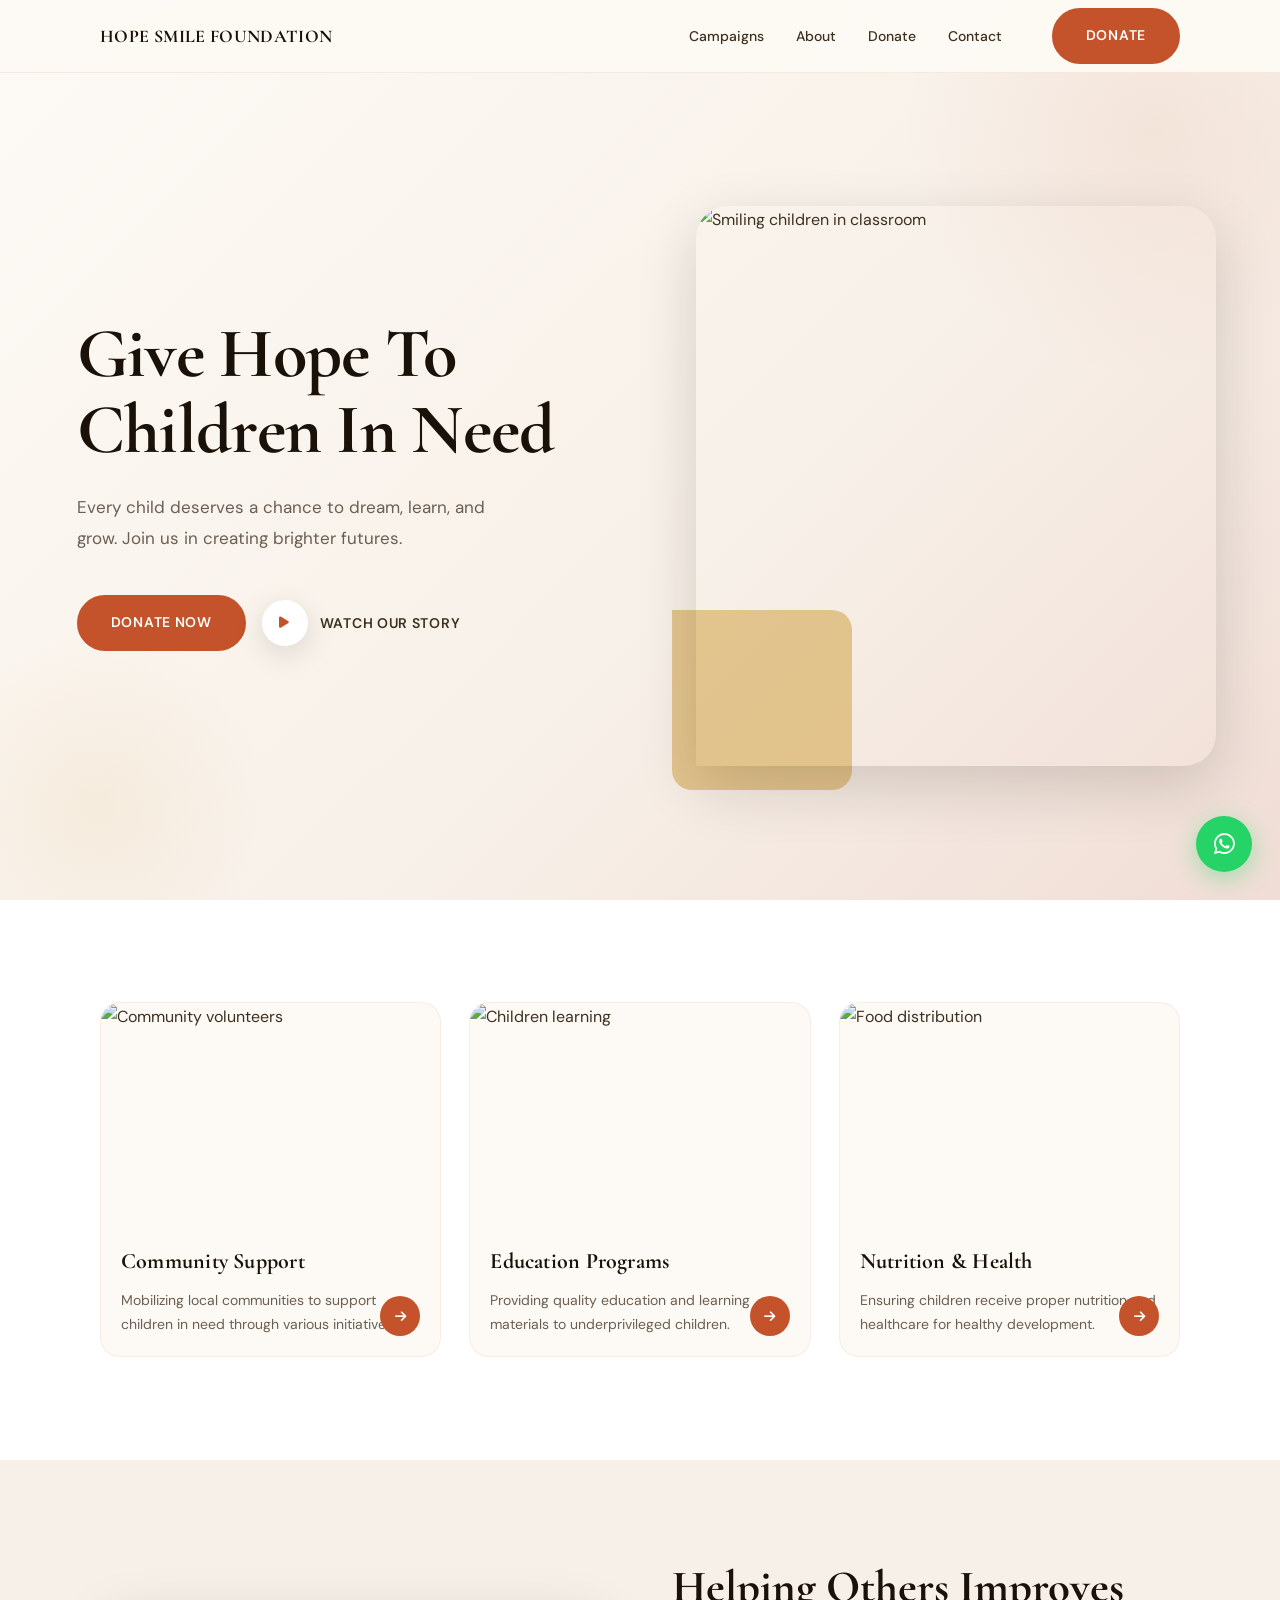
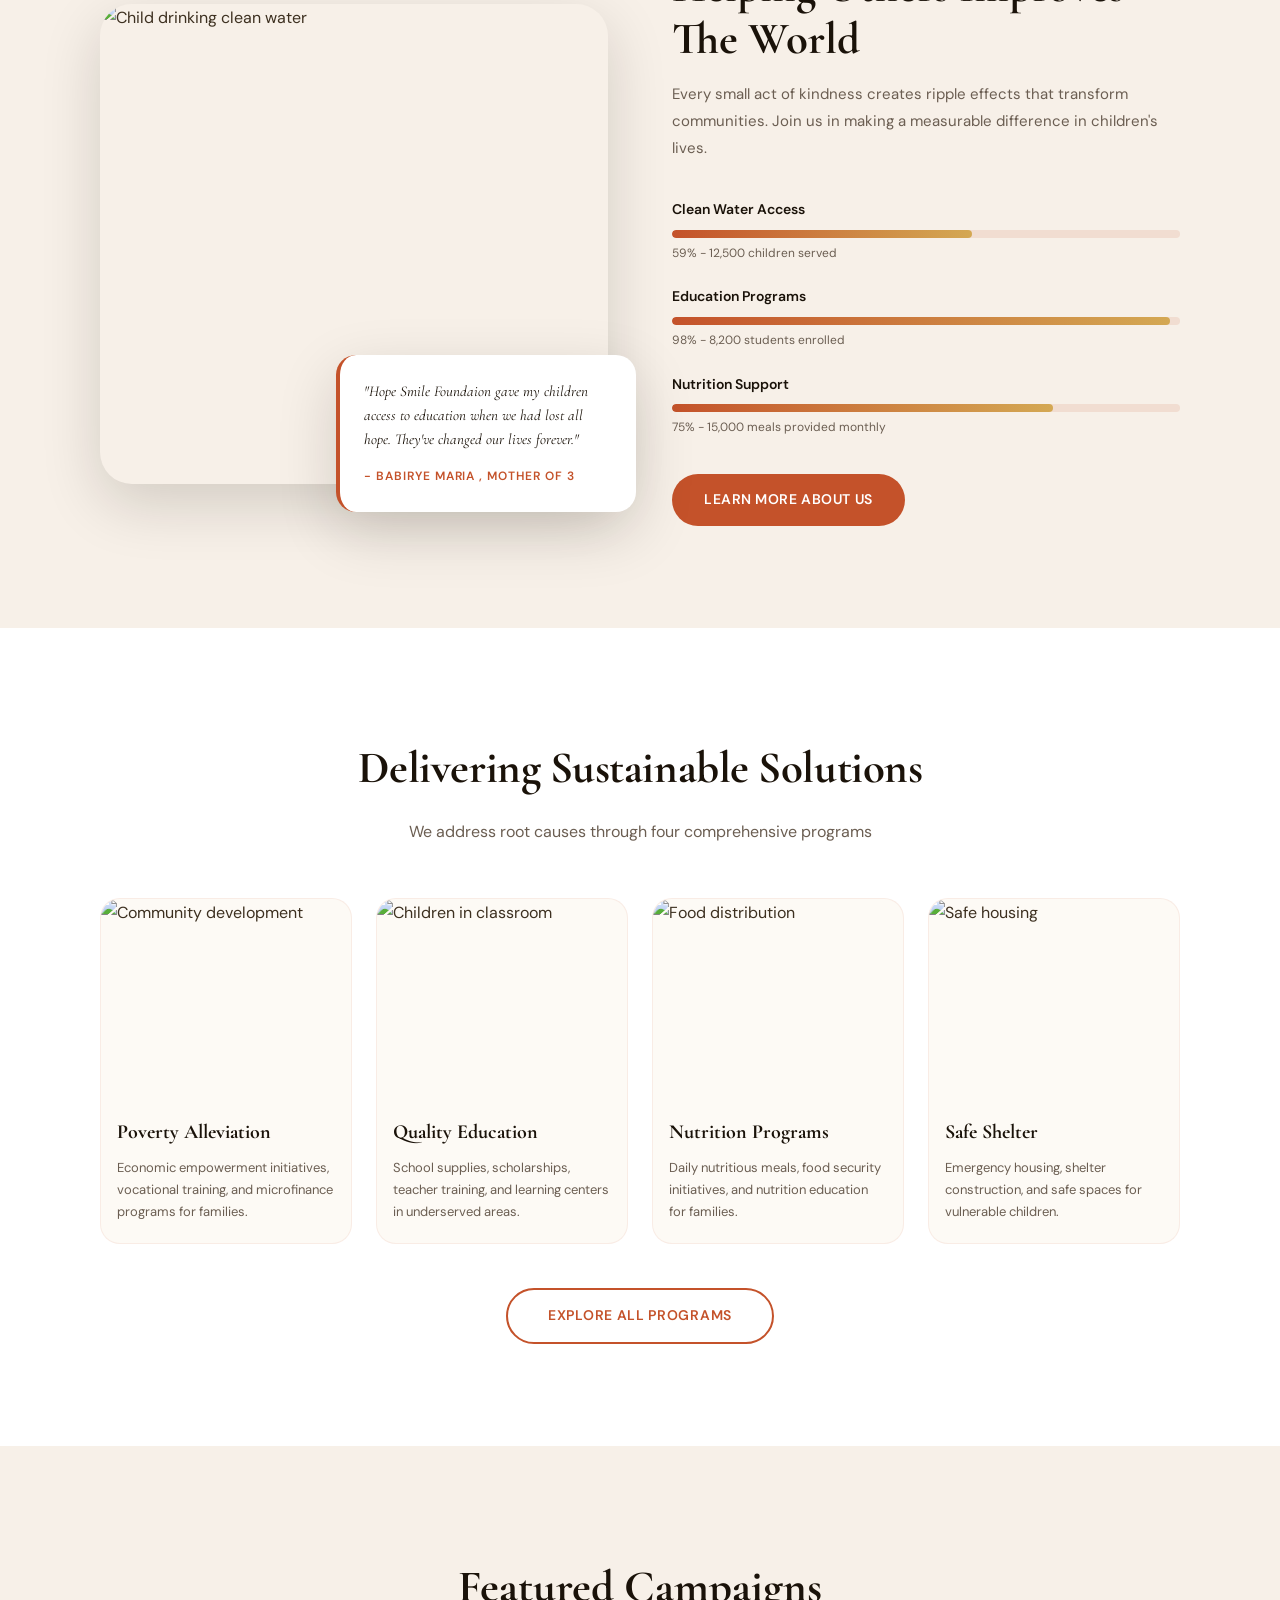
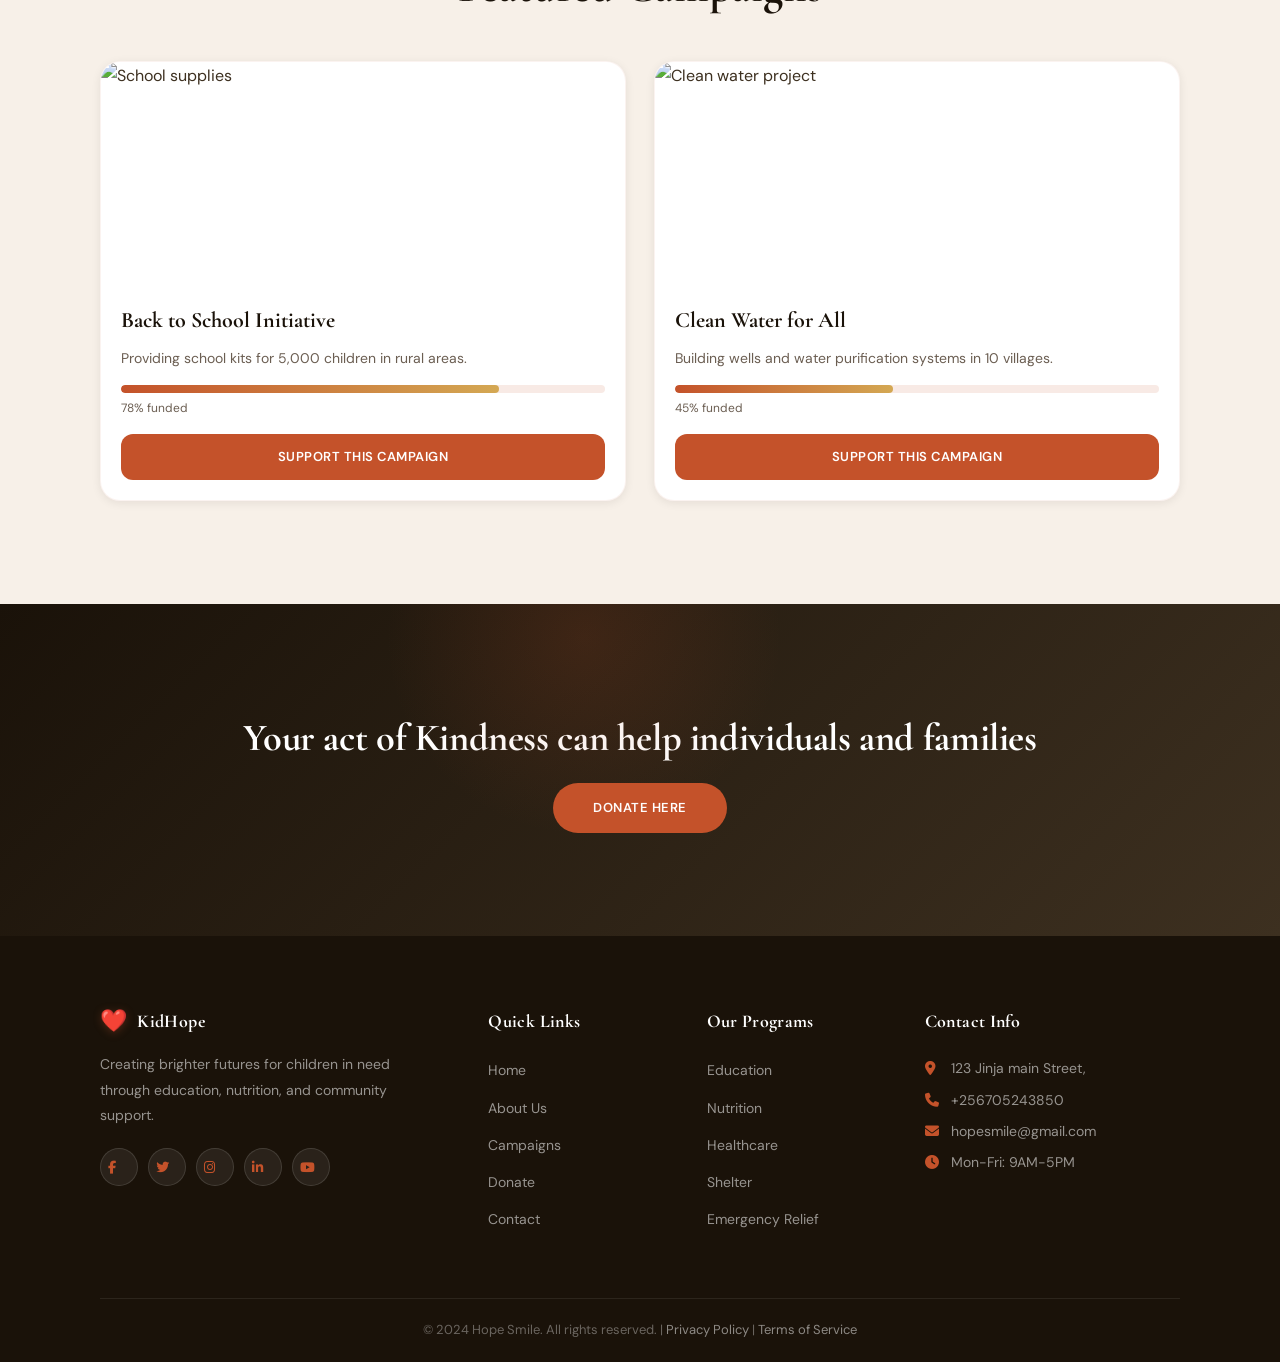
==== commit acfd9ea5: "responsive changes" ====
--- a/index.html
+++ b/index.html
@@ -4,10 +4,33 @@
 <head>
     <meta charset="UTF-8">
     <meta name="viewport" content="width=device-width, initial-scale=1.0">
+    <!-- SEO Basics -->
+    <meta name="description"
+        content="Hope Smile Foundation is a charity organisation dedicated to helping children through education, nutrition, healthcare, and shelter support in Uganda.">
+    <meta name="keywords"
+        content="charity Uganda, children support, donate Uganda, Hope Smile Foundation, education charity, NGOs in Uganda">
+    <meta name="author" content="Hope Smile Foundation">
+    
+    <!-- Open Graph (Facebook, WhatsApp, LinkedIn preview) -->
+    <meta property="og:title" content="Hope Smile Foundation - Give Hope to Children in Need">
+    <meta property="og:description"
+        content="Join us in transforming lives through education, nutrition, and healthcare support for vulnerable children in Uganda.">
+    <meta property="og:image" content="https://res.cloudinary.com/dupeojmpy/image/upload/v1777374791/HELPINGOTHERS_SECTION_auiv1g_1_q0pek9.jpg">
+    <meta property="og:url" content="https://hopesmilefoundation.vercel.app">
+    <meta property="og:type" content="website">
+    
+    <!-- Twitter Card -->
+    <meta name="twitter:card" content="summary_large_image">
+    <meta name="twitter:title" content="Hope Smile Foundation - Charity Organisation">
+    <meta name="twitter:description"
+        content="Helping children in Uganda through education, nutrition, and healthcare programs.">
+    <meta name="twitter:image" content="https://res.cloudinary.com/dupeojmpy/image/upload/v1777374791/HELPINGOTHERS_SECTION_auiv1g_1_q0pek9.jpg">
     <title>Hope Smile Foundation - Charity Organisation</title>
     <!-- Single CSS file for now -->
     <link rel="stylesheet" href="CSS/main.css">
     <link rel="stylesheet" href="CSS/heade.css">
+    <link rel="stylesheet" href="CSS/responsive.css">
+    <link rel="stylesheet" href="CSS/animations.css">
     <!-- Fonts -->
     <link
         href="https://fonts.googleapis.com/css2?family=Playfair+Display:wght@700&family=Inter:wght@400;500;600&display=swap"
--- a/CSS/responsive.css
+++ b/CSS/responsive.css
@@ -0,0 +1,336 @@
+/* ============================================================
+   HOPE SMILE FOUNDATION — responsive.css
+   Mobile-first breakpoints + Hamburger Navigation
+   ============================================================ */
+
+/* ── Tablet  (≤ 1024px) ──────────────────────────────────── */
+@media (max-width: 1024px) {
+    .hero {
+        grid-template-columns: 1fr;
+        padding: 100px clamp(20px, 5vw, 60px) 60px;
+        text-align: center;
+        gap: 40px;
+    }
+
+    .hero-left {
+        padding: 0;
+    }
+
+    .hero-left>p {
+        margin: 0 auto 32px;
+    }
+
+    .hero-cta {
+        justify-content: center;
+    }
+
+    .hero-right {
+        order: -1;
+        padding: 0;
+    }
+
+    .hero-image {
+        max-width: 420px;
+        margin: 0 auto;
+    }
+
+    .yellow-decoration {
+        bottom: -16px;
+        left: -16px;
+        width: 120px;
+        height: 120px;
+    }
+
+    /* Feature Cards → 2 col */
+    .feature-cards .container {
+        grid-template-columns: repeat(2, 1fr);
+    }
+
+    /* Impact */
+    .impact .container {
+        grid-template-columns: 1fr;
+        gap: 40px;
+    }
+
+    .impact-left {
+        max-width: 560px;
+        margin: 0 auto;
+    }
+
+    .testimonial-card {
+        position: static;
+        margin-top: 20px;
+        max-width: 100%;
+    }
+
+    /* Solutions → 2 col */
+    .solution-cards {
+        grid-template-columns: repeat(2, 1fr);
+    }
+
+    /* Campaigns preview → 1 col */
+    .campaigns-preview .campaigns-grid {
+        grid-template-columns: 1fr;
+    }
+
+    /* Footer */
+    .footer-grid {
+        grid-template-columns: 1fr 1fr;
+        gap: 36px;
+    }
+
+    /* Donate page */
+    .donate-hero-content {
+        text-align: center;
+    }
+
+    .donate-stats {
+        justify-content: center;
+    }
+
+    /* Campaigns hero filter */
+    .campaigns-filter {
+        flex-wrap: wrap;
+        gap: 8px;
+    }
+}
+
+/* ── Mobile  (≤ 768px) ───────────────────────────────────── */
+@media (max-width: 768px) {
+
+    /* ── Hamburger nav ─────────────────────── */
+    .mobile-menu-toggle {
+        display: flex !important;
+    }
+
+    .main-nav {
+        position: fixed;
+        top: 72px;
+        left: 0;
+        right: 0;
+        background: rgba(253, 250, 245, 0.98);
+        backdrop-filter: blur(16px);
+        -webkit-backdrop-filter: blur(16px);
+        border-bottom: 1px solid rgba(196, 82, 42, 0.10);
+        box-shadow: 0 16px 40px rgba(26, 18, 9, 0.14);
+        padding: 24px 24px 28px;
+        transform: translateY(-8px);
+        opacity: 0;
+        pointer-events: none;
+        transition: opacity 0.3s ease, transform 0.3s ease;
+        z-index: 998;
+    }
+
+    .main-nav.active {
+        transform: translateY(0);
+        opacity: 1;
+        pointer-events: auto;
+    }
+
+    .main-nav ul {
+        flex-direction: column;
+        gap: 4px;
+    }
+
+    .main-nav ul li {
+        width: 100%;
+    }
+
+    .main-nav a {
+        display: block;
+        padding: 12px 16px;
+        font-size: 16px;
+        border-radius: 8px;
+    }
+
+    .main-nav a::after {
+        display: none;
+    }
+
+    .nav-icons {
+        display: none;
+    }
+
+    /* Hide desktop donate button inside header on mobile, keep mobile toggle */
+    .main-header .container {
+        justify-content: space-between;
+    }
+
+    .donate-btn {
+        display: none;
+    }
+
+    /* Show a Donate link inside the mobile nav instead */
+    .main-nav .mobile-donate-link {
+        display: block !important;
+        margin-top: 12px;
+        padding: 13px 16px;
+        background: var(--clay);
+        color: #fff !important;
+        text-align: center;
+        border-radius: 8px;
+        font-weight: 600;
+        letter-spacing: 0.04em;
+        text-transform: uppercase;
+        font-size: 14px;
+    }
+
+    /* ── Sections ──────────────────────────── */
+    .feature-cards .container {
+        grid-template-columns: 1fr;
+    }
+
+    .solution-cards {
+        grid-template-columns: 1fr;
+    }
+
+    .campaigns-preview .campaigns-grid {
+        grid-template-columns: 1fr;
+    }
+
+    .newsletter-form {
+        flex-direction: column;
+        border-radius: var(--r-lg);
+        overflow: visible;
+        gap: 10px;
+        background: none;
+        box-shadow: none;
+    }
+
+    .newsletter-form input {
+        border-radius: var(--r-md);
+        background: rgba(255, 255, 255, 0.12);
+        border: 1px solid rgba(255, 255, 255, 0.20);
+    }
+
+    .newsletter-form button {
+        border-radius: var(--r-md);
+        padding: 14px;
+    }
+
+    .footer-grid {
+        grid-template-columns: 1fr;
+        gap: 28px;
+    }
+
+    /* Impact */
+    .impact-left>img {
+        height: 300px;
+    }
+
+    /* Hero */
+    .hero {
+        padding-top: 90px;
+        padding-bottom: 50px;
+    }
+
+    .hero-image img {
+        height: 280px;
+    }
+
+    /* Testimonial stays static on mobile */
+    .testimonial-card {
+        position: static;
+        margin-top: 16px;
+    }
+
+    /* Campaigns filter */
+    .campaigns-filter {
+        flex-direction: column;
+        align-items: center;
+        gap: 8px;
+    }
+
+    .filter-btn {
+        width: 100%;
+        max-width: 280px;
+        text-align: center;
+    }
+
+    /* Contact page */
+    .contact-wrapper {
+        flex-direction: column;
+    }
+
+    .team-grid {
+        grid-template-columns: 1fr !important;
+    }
+
+    .methods-grid {
+        grid-template-columns: 1fr !important;
+    }
+
+    /* About */
+    .story-content {
+        flex-direction: column !important;
+    }
+
+    .gallery-grid {
+        grid-template-columns: repeat(2, 1fr) !important;
+    }
+
+    .mission-vision-grid {
+        grid-template-columns: 1fr !important;
+    }
+
+    /* Donate */
+    .donation-form-section .container {
+        flex-direction: column !important;
+    }
+
+    .quick-donate-options {
+        grid-template-columns: repeat(2, 1fr) !important;
+    }
+
+    /* Footer bottom */
+    .footer-bottom p {
+        font-size: 12px;
+    }
+}
+
+/* ── Small Mobile  (≤ 480px) ─────────────────────────────── */
+@media (max-width: 480px) {
+    .hero-left h1 {
+        font-size: 36px;
+    }
+
+    .hero-cta {
+        flex-direction: column;
+        align-items: center;
+    }
+
+    .hero-cta .primary-cta,
+    .hero-cta .secondary-cta {
+        width: 100%;
+        justify-content: center;
+    }
+
+    .gallery-grid {
+        grid-template-columns: 1fr !important;
+    }
+
+    .quick-donate-options {
+        grid-template-columns: 1fr !important;
+    }
+
+    .donate-stats {
+        flex-direction: column;
+        gap: 20px !important;
+    }
+
+    .modal-content {
+        margin: 12px;
+        border-radius: var(--r-lg);
+    }
+
+    .whatsapp-floating {
+        bottom: 18px;
+        right: 18px;
+    }
+
+    .whatsapp-floating a {
+        width: 50px;
+        height: 50px;
+        font-size: 22px;
+    }
+}
--- a/CSS/animations.css
+++ b/CSS/animations.css
@@ -0,0 +1,268 @@
+/* ============================================================
+   HOPE SMILE FOUNDATION — animations.css
+   ============================================================ */
+
+/* ── Fade-in Animations ──────────────────────────────────── */
+@keyframes fadeInUp {
+    from {
+        opacity: 0;
+        transform: translateY(30px);
+    }
+
+    to {
+        opacity: 1;
+        transform: translateY(0);
+    }
+}
+
+@keyframes fadeInLeft {
+    from {
+        opacity: 0;
+        transform: translateX(-30px);
+    }
+
+    to {
+        opacity: 1;
+        transform: translateX(0);
+    }
+}
+
+@keyframes fadeInRight {
+    from {
+        opacity: 0;
+        transform: translateX(30px);
+    }
+
+    to {
+        opacity: 1;
+        transform: translateX(0);
+    }
+}
+
+@keyframes fadeIn {
+    from {
+        opacity: 0;
+    }
+
+    to {
+        opacity: 1;
+    }
+}
+
+@keyframes scaleIn {
+    from {
+        opacity: 0;
+        transform: scale(0.92);
+    }
+
+    to {
+        opacity: 1;
+        transform: scale(1);
+    }
+}
+
+/* ── Hero Entry Animations ───────────────────────────────── */
+.hero-left h1 {
+    animation: fadeInUp 0.8s 0.10s ease both;
+}
+
+.hero-left>p {
+    animation: fadeInUp 0.8s 0.25s ease both;
+}
+
+.hero-cta {
+    animation: fadeInUp 0.8s 0.38s ease both;
+}
+
+.hero-right {
+    animation: fadeInRight 0.9s 0.20s ease both;
+}
+
+/* Hero for pages with .hero-left directly in section */
+.hero>.hero-left>h1 {
+    animation: fadeInUp 0.8s 0.10s ease both;
+}
+
+.hero>.hero-left>p {
+    animation: fadeInUp 0.8s 0.25s ease both;
+}
+
+.hero>.hero-left>.hero-cta {
+    animation: fadeInUp 0.8s 0.38s ease both;
+}
+
+.hero>.hero-right {
+    animation: fadeInRight 0.9s 0.20s ease both;
+}
+
+/* ── Page Hero Entries ───────────────────────────────────── */
+.campaigns-hero-content h1,
+.contact-hero-content h1,
+.donate-hero-content h1,
+.about-hero-content h1 {
+    animation: fadeInUp 0.9s 0.10s ease both;
+}
+
+.campaigns-hero-content>p,
+.contact-hero-content>p,
+.donate-hero-content>p,
+.about-hero-content>p {
+    animation: fadeInUp 0.9s 0.25s ease both;
+}
+
+.campaigns-filter,
+.contact-cta-buttons,
+.donate-stats {
+    animation: fadeInUp 0.9s 0.38s ease both;
+}
+
+/* ── Scroll-reveal (triggered by IntersectionObserver) ────── */
+.reveal {
+    opacity: 0;
+    transform: translateY(28px);
+    transition: opacity 0.65s ease, transform 0.65s ease;
+}
+
+.reveal.visible {
+    opacity: 1;
+    transform: translateY(0);
+}
+
+.reveal-left {
+    opacity: 0;
+    transform: translateX(-28px);
+    transition: opacity 0.65s ease, transform 0.65s ease;
+}
+
+.reveal-left.visible {
+    opacity: 1;
+    transform: translateX(0);
+}
+
+.reveal-right {
+    opacity: 0;
+    transform: translateX(28px);
+    transition: opacity 0.65s ease, transform 0.65s ease;
+}
+
+.reveal-right.visible {
+    opacity: 1;
+    transform: translateX(0);
+}
+
+/* Stagger children */
+.stagger>*:nth-child(1) {
+    transition-delay: 0.05s;
+}
+
+.stagger>*:nth-child(2) {
+    transition-delay: 0.15s;
+}
+
+.stagger>*:nth-child(3) {
+    transition-delay: 0.25s;
+}
+
+.stagger>*:nth-child(4) {
+    transition-delay: 0.35s;
+}
+
+.stagger>*:nth-child(5) {
+    transition-delay: 0.45s;
+}
+
+.stagger>*:nth-child(6) {
+    transition-delay: 0.55s;
+}
+
+/* ── Hover Lift ──────────────────────────────────────────── */
+.hover-lift {
+    transition: transform 0.28s ease, box-shadow 0.28s ease;
+}
+
+.hover-lift:hover {
+    transform: translateY(-6px);
+    box-shadow: 0 14px 36px rgba(26, 18, 9, 0.14);
+}
+
+/* ── Pulse (attention) ───────────────────────────────────── */
+@keyframes pulse {
+
+    0%,
+    100% {
+        box-shadow: 0 0 0 0 rgba(196, 82, 42, 0.40);
+    }
+
+    50% {
+        box-shadow: 0 0 0 12px rgba(196, 82, 42, 0);
+    }
+}
+
+.pulse {
+    animation: pulse 2s ease infinite;
+}
+
+/* ── Loading screen fade out ─────────────────────────────── */
+.loading-screen.hide {
+    opacity: 0;
+    visibility: hidden;
+}
+
+/* ── Number counter animation (JS-driven) ────────────────── */
+.count-up {
+    display: inline-block;
+    transition: none;
+}
+
+/* ── Progress bar pop-in ─────────────────────────────────── */
+@keyframes progressFill {
+    from {
+        width: 0 !important;
+    }
+}
+
+/* ── Floating Whatsapp bounce ────────────────────────────── */
+@keyframes floatUp {
+
+    0%,
+    100% {
+        transform: translateY(0);
+    }
+
+    50% {
+        transform: translateY(-6px);
+    }
+}
+
+.whatsapp-floating a {
+    animation: floatUp 3s ease-in-out infinite;
+}
+
+/* ── Header scroll shrink ────────────────────────────────── */
+.main-header {
+    transition: height 0.3s ease, box-shadow 0.3s ease, padding 0.3s ease;
+}
+
+/* ── Card shimmer on hover ───────────────────────────────── */
+@keyframes shimmer {
+    from {
+        background-position: -200% center;
+    }
+
+    to {
+        background-position: 200% center;
+    }
+}
+
+/* ── Global JS scroll reveal (add class via main.js) ──────── */
+/* IntersectionObserver watches [data-animate] elements */
+[data-animate] {
+    opacity: 0;
+    transform: translateY(24px);
+    transition: opacity 0.7s ease, transform 0.7s ease;
+}
+
+[data-animate].animated {
+    opacity: 1;
+    transform: translateY(0);
+}
